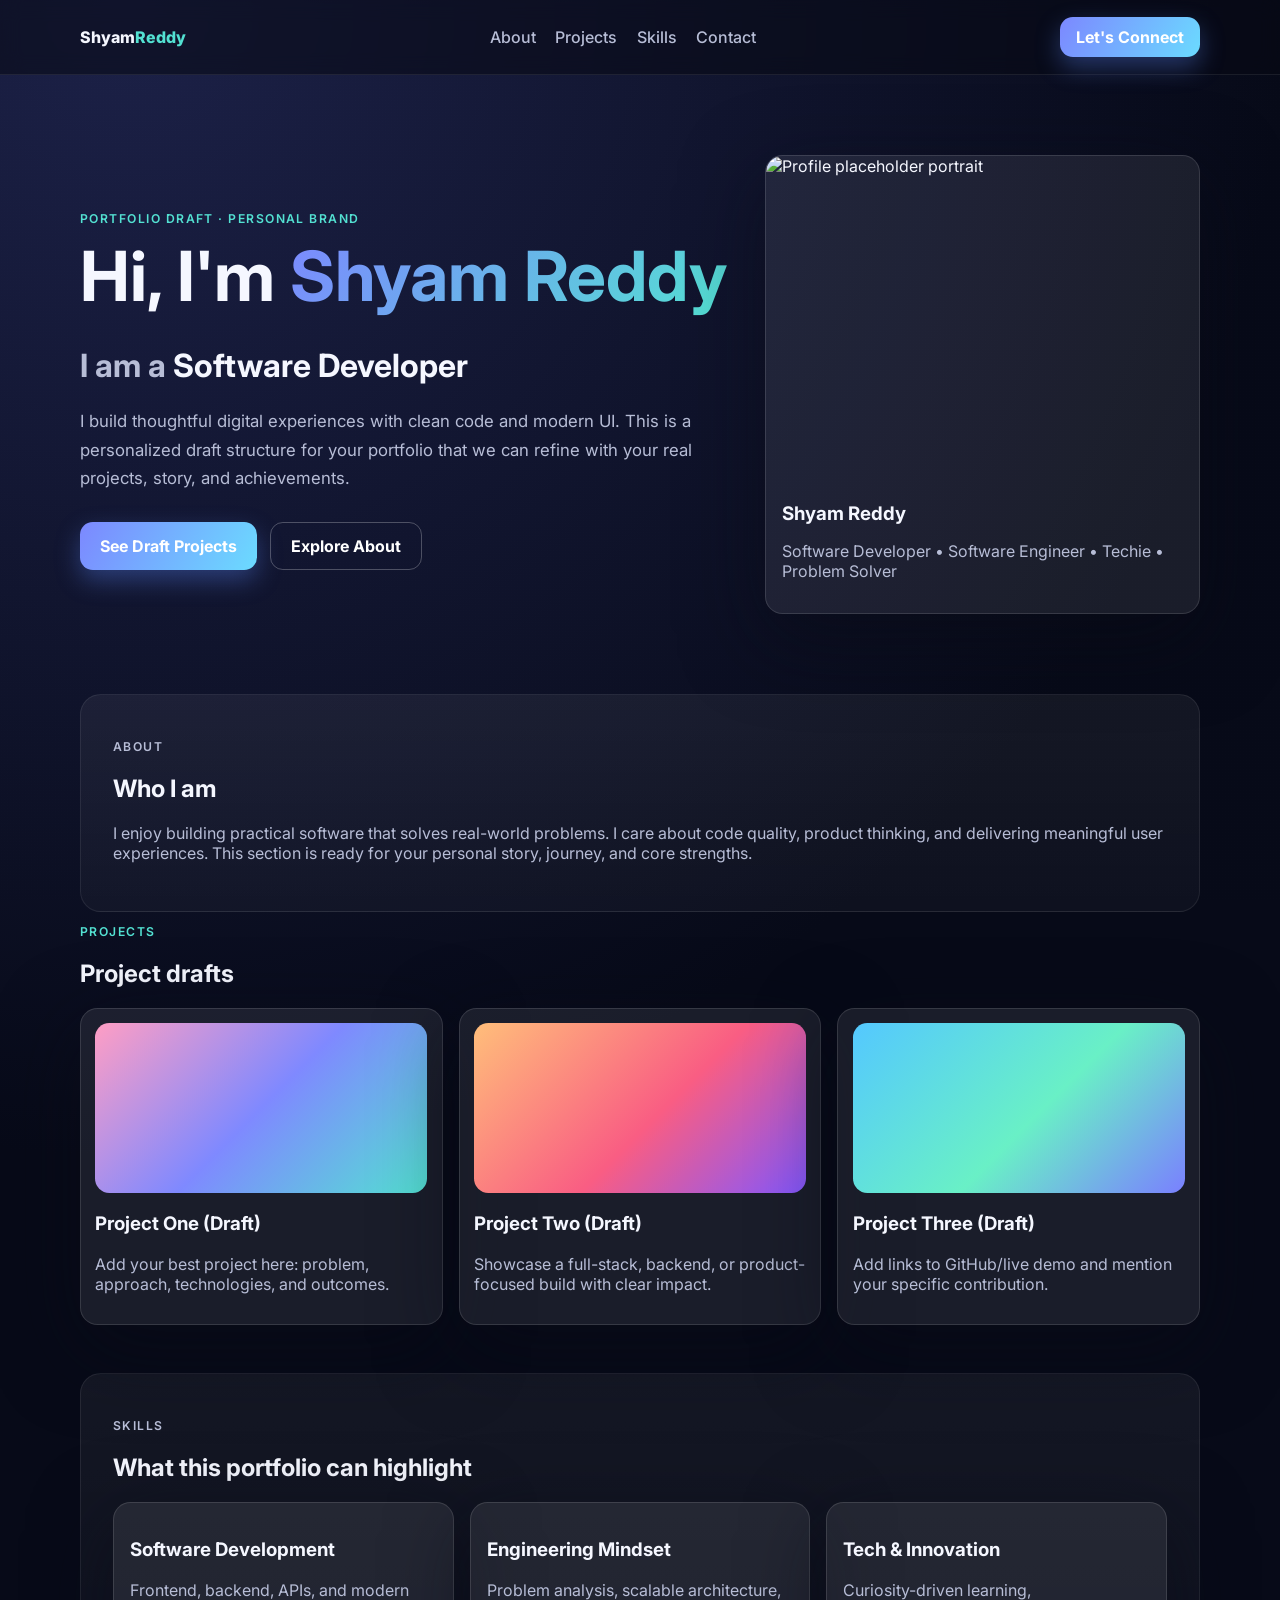
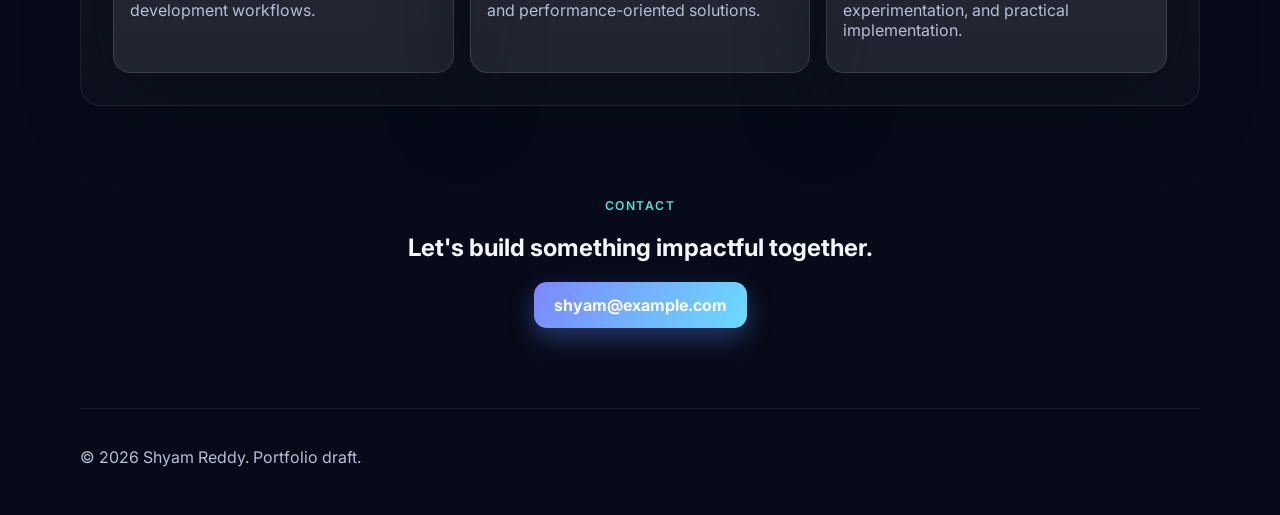
==== index.html @ 9ff9e985 "Personalize portfolio with rotating role headline and profile image" ====
<!DOCTYPE html>
<html lang="en">
  <head>
    <meta charset="UTF-8" />
    <meta name="viewport" content="width=device-width, initial-scale=1.0" />
    <meta
      name="description"
      content="Shyam Reddy's portfolio draft with modern styling, rotating role headline, and starter sections for projects and about."
    />
    <title>Shyam Reddy | Software Developer Portfolio</title>
    <link rel="preconnect" href="https://fonts.googleapis.com" />
    <link rel="preconnect" href="https://fonts.gstatic.com" crossorigin />
    <link
      href="https://fonts.googleapis.com/css2?family=Inter:wght@400;500;600;700;800&display=swap"
      rel="stylesheet"
    />
    <link rel="stylesheet" href="styles.css" />
  </head>
  <body>
    <div class="noise"></div>

    <header class="site-header">
      <div class="container nav-wrap">
        <a class="brand" href="#home">Shyam<span>Reddy</span></a>
        <nav class="nav">
          <a href="#about">About</a>
          <a href="#projects">Projects</a>
          <a href="#skills">Skills</a>
          <a href="#contact">Contact</a>
        </nav>
        <a class="btn btn-small" href="#contact">Let's Connect</a>
      </div>
    </header>

    <main id="home">
      <section class="hero container">
        <div>
          <p class="tag">Portfolio Draft · Personal Brand</p>
          <h1>
            Hi, I'm <span class="name-gradient">Shyam Reddy</span><br />
            <span class="role-wrap"
              >I am a
              <span id="role-text" class="role-fade">Software Developer</span></span
            >
          </h1>
          <p class="lead">
            I build thoughtful digital experiences with clean code and modern UI.
            This is a personalized draft structure for your portfolio that we can
            refine with your real projects, story, and achievements.
          </p>
          <div class="hero-actions">
            <a class="btn" href="#projects">See Draft Projects</a>
            <a class="btn ghost" href="#about">Explore About</a>
          </div>
        </div>

        <article class="profile-card">
          <img
            src="https://images.unsplash.com/photo-1500648767791-00dcc994a43e?auto=format&fit=crop&w=900&q=80"
            alt="Profile placeholder portrait"
          />
          <div class="profile-copy">
            <h3>Shyam Reddy</h3>
            <p>Software Developer • Software Engineer • Techie • Problem Solver</p>
          </div>
        </article>
      </section>

      <section id="about" class="panel container">
        <div class="section-head">
          <p class="tag">About</p>
          <h2>Who I am</h2>
        </div>
        <p>
          I enjoy building practical software that solves real-world problems. I
          care about code quality, product thinking, and delivering meaningful
          user experiences. This section is ready for your personal story,
          journey, and core strengths.
        </p>
      </section>

      <section id="projects" class="container">
        <div class="section-head">
          <p class="tag">Projects</p>
          <h2>Project drafts</h2>
        </div>
        <div class="project-grid">
          <article class="project">
            <div class="thumb gradient-1"></div>
            <h3>Project One (Draft)</h3>
            <p>
              Add your best project here: problem, approach, technologies, and
              outcomes.
            </p>
          </article>
          <article class="project">
            <div class="thumb gradient-2"></div>
            <h3>Project Two (Draft)</h3>
            <p>
              Showcase a full-stack, backend, or product-focused build with clear
              impact.
            </p>
          </article>
          <article class="project">
            <div class="thumb gradient-3"></div>
            <h3>Project Three (Draft)</h3>
            <p>
              Add links to GitHub/live demo and mention your specific contribution.
            </p>
          </article>
        </div>
      </section>

      <section id="skills" class="panel container">
        <div class="section-head">
          <p class="tag">Skills</p>
          <h2>What this portfolio can highlight</h2>
        </div>
        <div class="services">
          <article>
            <h3>Software Development</h3>
            <p>Frontend, backend, APIs, and modern development workflows.</p>
          </article>
          <article>
            <h3>Engineering Mindset</h3>
            <p>
              Problem analysis, scalable architecture, and performance-oriented
              solutions.
            </p>
          </article>
          <article>
            <h3>Tech & Innovation</h3>
            <p>
              Curiosity-driven learning, experimentation, and practical
              implementation.
            </p>
          </article>
        </div>
      </section>

      <section id="contact" class="container cta">
        <p class="tag">Contact</p>
        <h2>Let's build something impactful together.</h2>
        <a class="btn" href="mailto:shyam@example.com">shyam@example.com</a>
      </section>
    </main>

    <footer class="container footer">
      <p>© <span id="year"></span> Shyam Reddy. Portfolio draft.</p>
    </footer>

    <script src="script.js"></script>
  </body>
</html>
---- styles.css ----
:root {
  --bg: #070a18;
  --surface: rgba(255, 255, 255, 0.08);
  --text: #f5f7ff;
  --muted: #b7bdd6;
  --accent: #7c88ff;
  --accent-2: #53e1d2;
  --radius: 1.1rem;
  --shadow: 0 24px 80px rgba(9, 11, 22, 0.55);
}

* {
  box-sizing: border-box;
}

html,
body {
  margin: 0;
  font-family: "Inter", system-ui, -apple-system, sans-serif;
  background: radial-gradient(circle at 10% 0%, #1c2148 0%, var(--bg) 48%), #0a0d1f;
  color: var(--text);
  scroll-behavior: smooth;
}

.noise {
  pointer-events: none;
  position: fixed;
  inset: 0;
  background-image: radial-gradient(rgba(255, 255, 255, 0.06) 0.4px, transparent 0.4px);
  background-size: 3px 3px;
  opacity: 0.15;
}

.container {
  width: min(1120px, 92vw);
  margin: 0 auto;
}

.site-header {
  position: sticky;
  top: 0;
  z-index: 20;
  backdrop-filter: blur(10px);
  background: rgba(8, 10, 20, 0.55);
  border-bottom: 1px solid rgba(255, 255, 255, 0.08);
}

.nav-wrap {
  display: flex;
  align-items: center;
  justify-content: space-between;
  min-height: 74px;
}

.brand {
  text-decoration: none;
  color: var(--text);
  font-weight: 800;
}

.brand span {
  color: var(--accent-2);
}

.nav {
  display: flex;
  gap: 1.2rem;
}

.nav a {
  text-decoration: none;
  color: var(--muted);
  font-weight: 500;
}

.hero {
  padding: 5rem 0 2rem;
  display: grid;
  grid-template-columns: 1.2fr 0.8fr;
  align-items: center;
  gap: 2rem;
}

.tag {
  color: var(--accent-2);
  letter-spacing: 0.12em;
  text-transform: uppercase;
  font-weight: 600;
  font-size: 0.76rem;
}

.hero h1 {
  font-size: clamp(2.1rem, 5.4vw, 4.4rem);
  line-height: 1.1;
  margin: 0.7rem 0 1rem;
}

.name-gradient {
  background: linear-gradient(130deg, var(--accent), var(--accent-2));
  -webkit-background-clip: text;
  color: transparent;
}

.role-wrap {
  font-size: clamp(1.2rem, 3.2vw, 2rem);
  color: var(--muted);
}

#role-text {
  color: var(--text);
  font-weight: 700;
  display: inline-block;
  min-width: 15ch;
}

.role-fade {
  opacity: 1;
  transform: translateY(0);
  transition: opacity 650ms ease, transform 650ms ease;
}

.role-fade.out {
  opacity: 0;
  transform: translateY(6px);
}

.lead {
  max-width: 60ch;
  color: var(--muted);
  font-size: 1.05rem;
  line-height: 1.7;
}

.hero-actions {
  margin-top: 1.8rem;
  display: flex;
  flex-wrap: wrap;
  gap: 0.8rem;
}

.btn {
  display: inline-flex;
  align-items: center;
  justify-content: center;
  text-decoration: none;
  color: #ffffff;
  background: linear-gradient(120deg, var(--accent), #6bdbff);
  padding: 0.82rem 1.25rem;
  border-radius: 0.8rem;
  font-weight: 700;
  transition: transform 160ms ease, box-shadow 160ms ease;
  box-shadow: 0 10px 25px rgba(91, 137, 255, 0.35);
}

.btn:hover {
  transform: translateY(-2px);
}

.btn.ghost {
  background: transparent;
  border: 1px solid rgba(255, 255, 255, 0.25);
  box-shadow: none;
}

.btn-small {
  padding: 0.6rem 1rem;
}

.profile-card,
.project,
.services article {
  background: var(--surface);
  border: 1px solid rgba(255, 255, 255, 0.12);
  border-radius: var(--radius);
  box-shadow: var(--shadow);
}

.profile-card {
  overflow: hidden;
}

.profile-card img {
  display: block;
  width: 100%;
  height: 330px;
  object-fit: cover;
}

.profile-copy {
  padding: 1rem;
}

.profile-copy h3 {
  margin: 0;
}

.profile-copy p,
.project p,
.services p,
.panel p {
  color: var(--muted);
}

.panel {
  margin-top: 3rem;
  padding: 2rem;
  border-radius: calc(var(--radius) + 0.2rem);
  background: linear-gradient(180deg, rgba(255, 255, 255, 0.06), rgba(255, 255, 255, 0.03));
  border: 1px solid rgba(255, 255, 255, 0.08);
}

.section-head {
  margin-bottom: 1rem;
}

.project-grid {
  margin-top: 1rem;
  display: grid;
  grid-template-columns: repeat(3, minmax(0, 1fr));
  gap: 1rem;
}

.project {
  padding: 0.9rem;
}

.thumb {
  min-height: 170px;
  border-radius: 0.9rem;
}

.gradient-1 {
  background: linear-gradient(135deg, #ff9ec4, #7f89ff 50%, #53e1d2);
}

.gradient-2 {
  background: linear-gradient(135deg, #ffbe7a, #f95d83 55%, #8458ff);
}

.gradient-3 {
  background: linear-gradient(135deg, #54c8ff, #69f0c6 55%, #7a80ff);
}

.services {
  display: grid;
  gap: 1rem;
  grid-template-columns: repeat(3, minmax(0, 1fr));
}

.services article {
  padding: 1rem;
}

.cta {
  text-align: center;
  padding: 5rem 0;
}

.footer {
  border-top: 1px solid rgba(255, 255, 255, 0.08);
  padding: 1.4rem 0 2rem;
  color: var(--muted);
}

@media (max-width: 900px) {
  .nav {
    display: none;
  }

  .hero,
  .project-grid,
  .services {
    grid-template-columns: 1fr;
  }

  .profile-card img {
    height: 280px;
  }
}
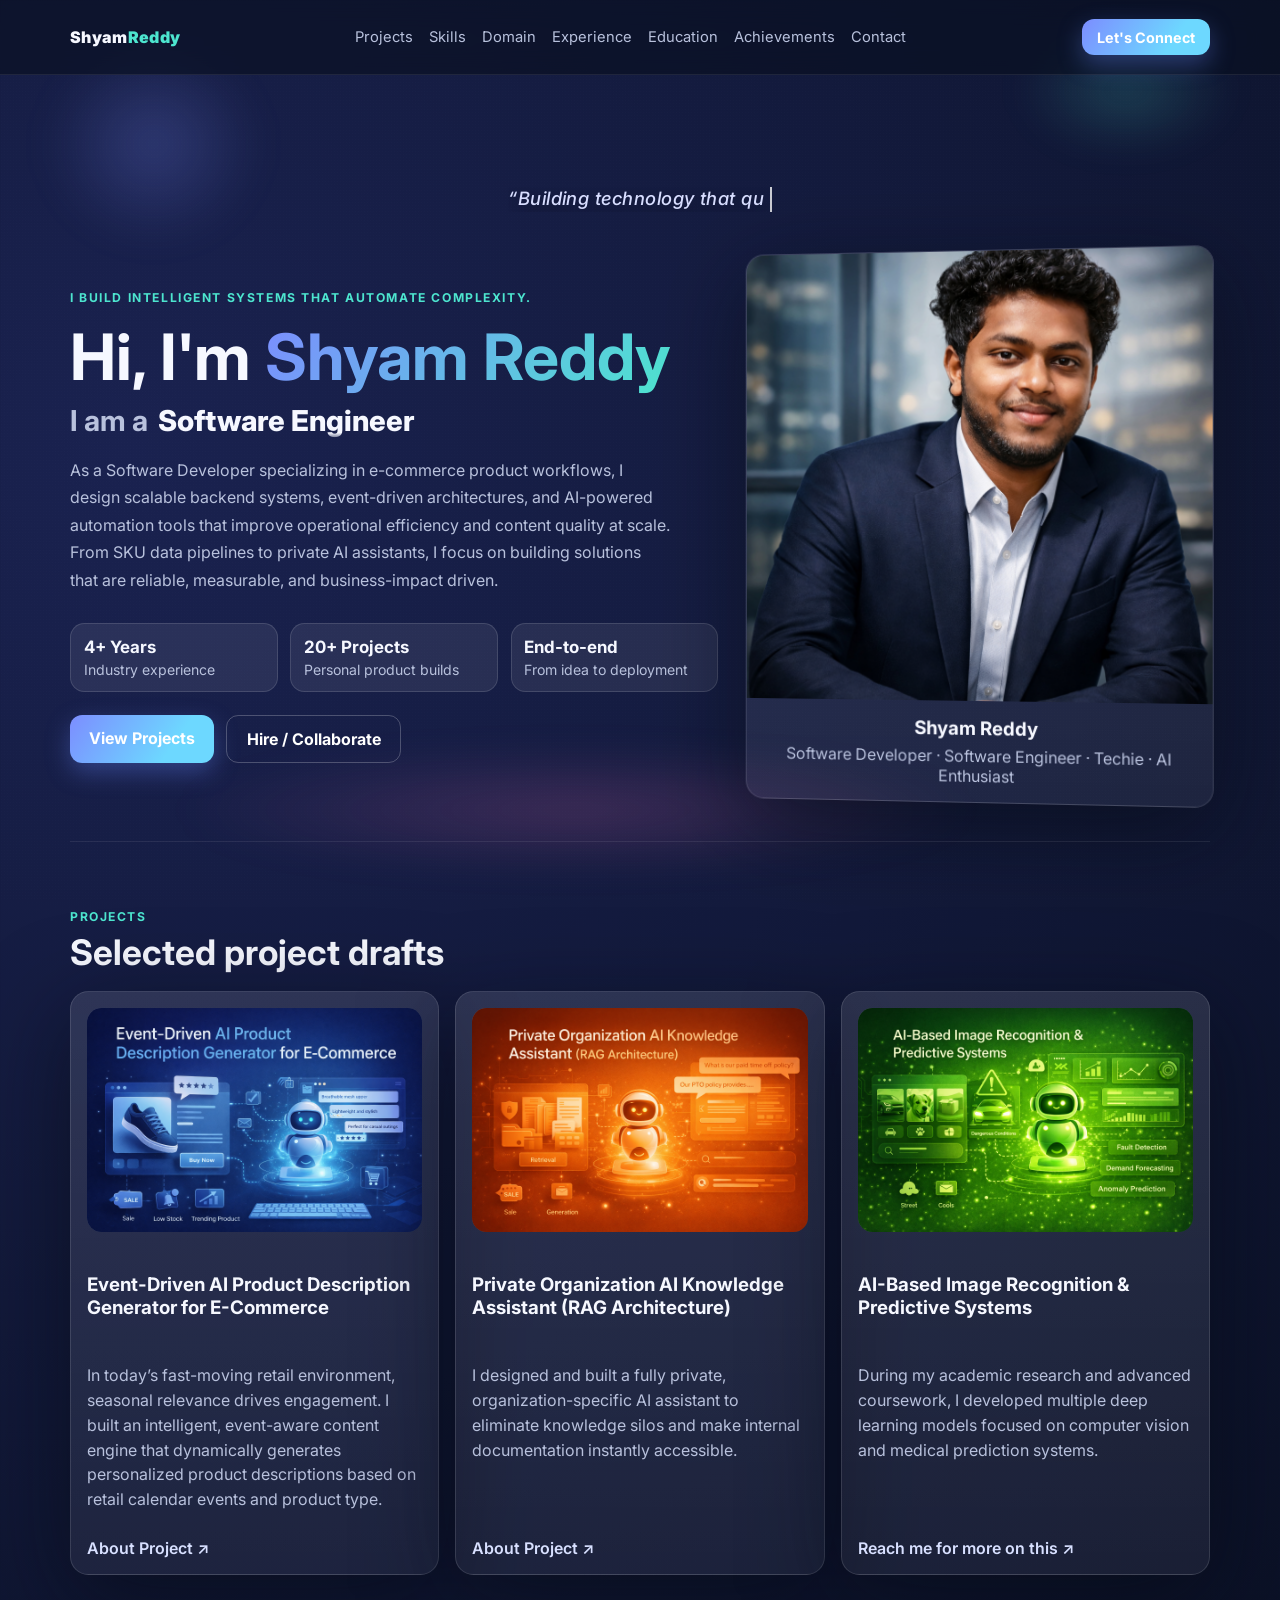
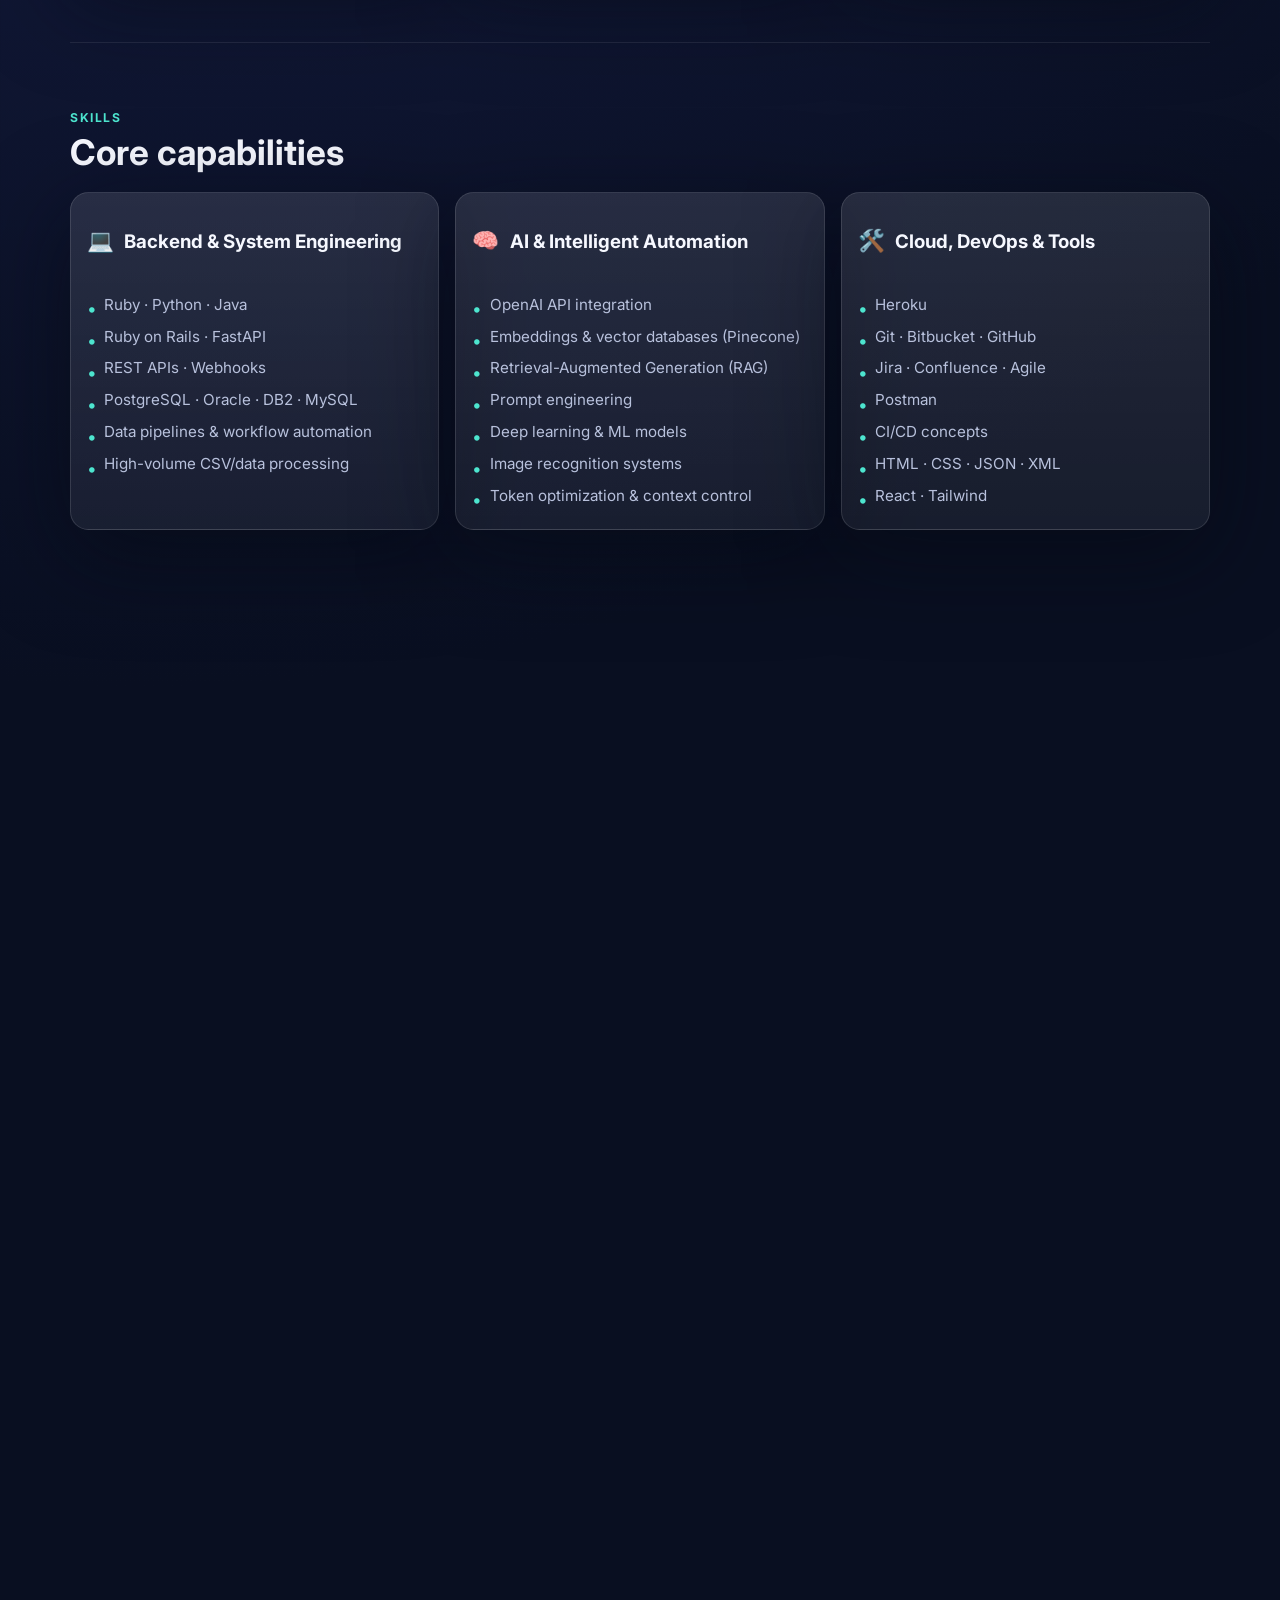
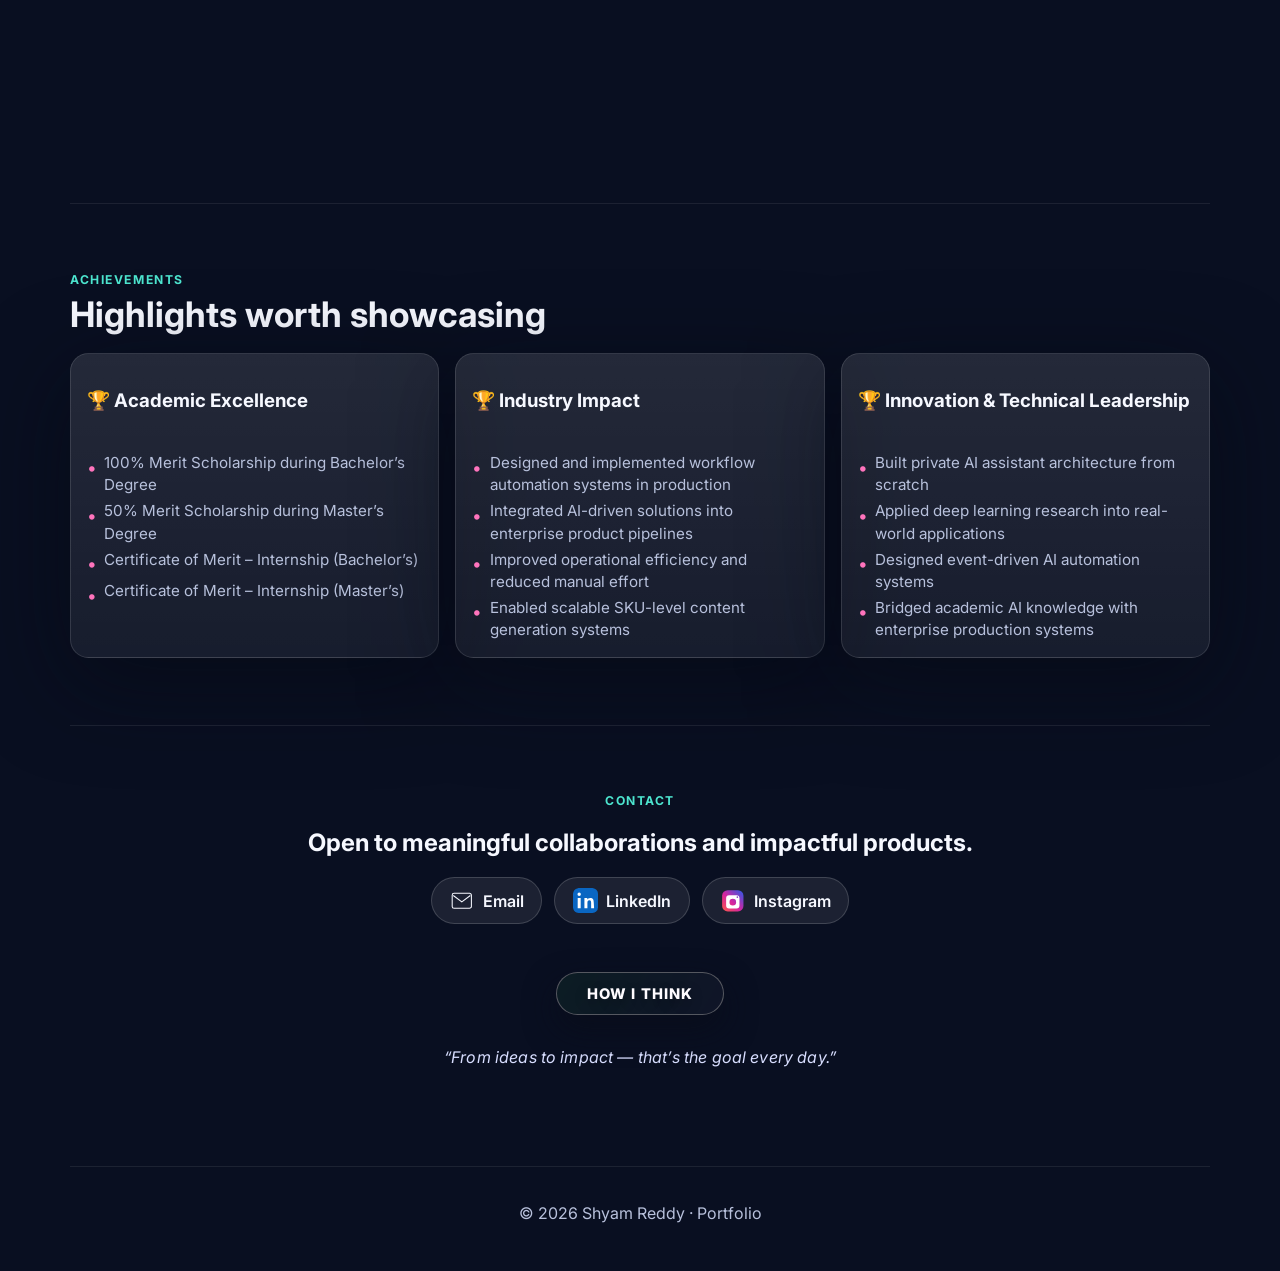
==== commit c0dff943: "Initial portfolio" ====
--- a/index.html
+++ b/index.html
@@ -5,150 +5,393 @@
     <meta name="viewport" content="width=device-width, initial-scale=1.0" />
     <meta
       name="description"
-      content="Shyam Reddy's portfolio draft with modern styling, rotating role headline, and starter sections for projects and about."
+      content="Shyam Reddy portfolio draft with modern 2026 visual style, rolling headline, and complete personal branding sections."
     />
-    <title>Shyam Reddy | Software Developer Portfolio</title>
+    <title>Shyam Reddy | Software Portfolio</title>
     <link rel="preconnect" href="https://fonts.googleapis.com" />
     <link rel="preconnect" href="https://fonts.gstatic.com" crossorigin />
     <link
-      href="https://fonts.googleapis.com/css2?family=Inter:wght@400;500;600;700;800&display=swap"
+      href="https://fonts.googleapis.com/css2?family=Inter:wght@400;500;600;700;800;900&display=swap"
       rel="stylesheet"
     />
     <link rel="stylesheet" href="styles.css" />
   </head>
   <body>
+    <div class="ambient"></div>
     <div class="noise"></div>
 
     <header class="site-header">
       <div class="container nav-wrap">
         <a class="brand" href="#home">Shyam<span>Reddy</span></a>
-        <nav class="nav">
-          <a href="#about">About</a>
+        <nav class="nav" id="site-nav">
           <a href="#projects">Projects</a>
           <a href="#skills">Skills</a>
+          <a href="#domain">Domain</a>
+          <a href="#experience">Experience</a>
+          <a href="#education">Education</a>
+          <a href="#achievements">Achievements</a>
           <a href="#contact">Contact</a>
         </nav>
-        <a class="btn btn-small" href="#contact">Let's Connect</a>
+        <div class="nav-actions">
+          <a class="btn btn-small" href="#contact">Let's Connect</a>
+          <button class="menu-toggle" aria-label="Toggle navigation" aria-controls="site-nav" aria-expanded="false">
+            <span class="menu-toggle-line"></span>
+            <span class="menu-toggle-line"></span>
+            <span class="menu-toggle-line"></span>
+          </button>
+        </div>
       </div>
     </header>
 
     <main id="home">
-      <section class="hero container">
-        <div>
-          <p class="tag">Portfolio Draft · Personal Brand</p>
-          <h1>
-            Hi, I'm <span class="name-gradient">Shyam Reddy</span><br />
-            <span class="role-wrap"
-              >I am a
-              <span id="role-text" class="role-fade">Software Developer</span></span
+      <section class="hero container reveal">
+        <p
+          class="hero-quote"
+          data-quote="“Building technology that quietly makes everyday lives better.”"
+        >
+          <span class="hero-quote-text" aria-label="Building technology that quietly makes everyday lives better.">
+            “Building technology that quietly makes everyday lives better.”
+          </span>
+        </p>
+
+        <div class="hero-layout">
+          <article class="hero-copy">
+            <p class="tag">I build intelligent systems that automate complexity.</p>
+            <h1>
+              Hi, I'm <span class="name-gradient">Shyam Reddy</span>
+              <span class="role-line">
+                <span>I am a</span>
+                <span class="rolling-wrapper" aria-live="polite">
+                  <span id="rolling-track" class="rolling-track">
+                    <span>Software Developer</span>
+                    <span>Software Engineer</span>
+                    <span>Techie</span>
+                    <span>AI Enthusiast</span>
+                    <span>Software Developer</span>
+                  </span>
+                </span>
+              </span>
+            </h1>
+            <p class="lead">
+              As a Software Developer specializing in e-commerce product workflows, I design scalable backend systems, event-driven architectures, and AI-powered automation tools that improve operational efficiency and content quality at scale.
+
+From SKU data pipelines to private AI assistants, I focus on building solutions that are reliable, measurable, and business-impact driven.
+            </p>
+            <div class="hero-stats">
+              <div>
+                <h3>4+ Years</h3>
+                <p>Industry experience</p>
+              </div>
+              <div>
+                <h3>20+ Projects</h3>
+                <p>Personal product builds</p>
+              </div>
+              <div>
+                <h3>End-to-end</h3>
+                <p>From idea to deployment</p>
+              </div>
+            </div>
+            <div class="hero-actions">
+              <a class="btn" href="#projects">View Projects</a>
+              <a class="btn ghost" href="#contact">Hire / Collaborate</a>
+            </div>
+          </article>
+
+          <article class="profile-card">
+            <img src="Shyam_portfolio.png" alt="Shyam Reddy profile portrait" />
+            <div class="profile-meta">
+              <h3>Shyam Reddy</h3>
+              <p>Software Developer · Software Engineer · Techie · AI Enthusiast</p>
+            </div>
+          </article>
+        </div>
+      </section>
+
+      <section id="projects" class="container reveal">
+        <div class="section-head">
+          <p class="tag">Projects</p>
+          <h2>Selected project drafts</h2>
+        </div>
+        <div class="grid three">
+          <article class="card project-card">
+            <figure class="thumb project-thumb">
+              <img
+                src="AI%20Description.png"
+                alt="AI-generated ecommerce product descriptions displayed on multiple screens"
+                loading="lazy"
+              />
+            </figure>
+            <h3>Event-Driven AI Product Description Generator for E-Commerce</h3>
+            <p>In today’s fast-moving retail environment, seasonal relevance drives engagement. I built an intelligent, event-aware content engine that dynamically generates personalized product descriptions based on retail calendar events and product type.</p>
+            <a
+              href="https://www.linkedin.com/feed/update/urn:li:activity:7337219606584995840/"
+              target="_blank"
+              rel="noopener noreferrer"
+              aria-label="Open event-driven AI product description generator project"
             >
-          </h1>
-          <p class="lead">
-            I build thoughtful digital experiences with clean code and modern UI.
-            This is a personalized draft structure for your portfolio that we can
-            refine with your real projects, story, and achievements.
+              About Project ↗
+            </a>
+          </article>
+          <article class="card project-card">
+            <figure class="thumb project-thumb">
+              <img
+                src="chatbot.png"
+                alt="Private AI assistant interface with knowledge graph overlays"
+                loading="lazy"
+              />
+            </figure>
+            <h3>Private Organization AI Knowledge Assistant (RAG Architecture)</h3>
+            <p>I designed and built a fully private, organization-specific AI assistant to eliminate knowledge silos and make internal documentation instantly accessible.</p>
+            <a
+              href="https://www.linkedin.com/feed/update/urn:li:activity:7371647512354398208/"
+              target="_blank"
+              rel="noopener noreferrer"
+              aria-label="Open private organization AI knowledge assistant project"
+            >
+              About Project ↗
+            </a>
+          </article>
+          <article class="card project-card">
+            <figure class="thumb project-thumb">
+              <img
+                src="Image%20prediction.png"
+                alt="Neural network visualization analyzing medical imagery"
+                loading="lazy"
+              />
+            </figure>
+            <h3>AI-Based Image Recognition & Predictive Systems</h3>
+            <p>During my academic research and advanced coursework, I developed multiple deep learning models focused on computer vision and medical prediction systems.</p>
+            <a
+              href="https://www.linkedin.com/in/shyamrb/details/projects/"
+              target="_blank"
+              rel="noopener noreferrer"
+              aria-label="Open AI-based image recognition and predictive systems details"
+            >
+              Reach me for more on this ↗
+            </a>
+          </article>
+        </div>
+      </section>
+
+      <section id="skills" class="container reveal panel">
+        <div class="section-head">
+          <p class="tag">Skills</p>
+          <h2>Core capabilities</h2>
+        </div>
+        <div class="grid three">
+          <article class="card">
+            <h3><span class="skill-icon" aria-hidden="true">💻</span> Backend &amp; System Engineering</h3>
+            <ul class="skill-list">
+              <li>Ruby · Python · Java</li>
+              <li>Ruby on Rails · FastAPI</li>
+              <li>REST APIs · Webhooks</li>
+              <li>PostgreSQL · Oracle · DB2 · MySQL</li>
+              <li>Data pipelines &amp; workflow automation</li>
+              <li>High-volume CSV/data processing</li>
+            </ul>
+          </article>
+          <article class="card">
+            <h3><span class="skill-icon" aria-hidden="true">🧠</span> AI &amp; Intelligent Automation</h3>
+            <ul class="skill-list">
+              <li>OpenAI API integration</li>
+              <li>Embeddings &amp; vector databases (Pinecone)</li>
+              <li>Retrieval-Augmented Generation (RAG)</li>
+              <li>Prompt engineering</li>
+              <li>Deep learning &amp; ML models</li>
+              <li>Image recognition systems</li>
+              <li>Token optimization &amp; context control</li>
+            </ul>
+          </article>
+          <article class="card">
+            <h3><span class="skill-icon" aria-hidden="true">🛠️</span> Cloud, DevOps &amp; Tools</h3>
+            <ul class="skill-list">
+              <li>Heroku</li>
+              <li>Git · Bitbucket · GitHub</li>
+              <li>Jira · Confluence · Agile</li>
+              <li>Postman</li>
+              <li>CI/CD concepts</li>
+              <li>HTML · CSS · JSON · XML</li>
+              <li>React · Tailwind</li>
+            </ul>
+          </article>
+        </div>
+      </section>
+
+      <section id="domain" class="container reveal">
+        <div class="section-head">
+          <p class="tag">Domain</p>
+          <h2>Ecommerce &amp; Retail Systems</h2>
+        </div>
+        <article class="card highlight">
+          <p>
+            I specialize in product-centric e-commerce ecosystems — focusing on the architecture behind product workflows, data enrichment, SKU structuring, and content automation.My work directly supports large-scale retail environments handling high-volume product catalogs and cross-team operational workflows.
           </p>
-          <div class="hero-actions">
-            <a class="btn" href="#projects">See Draft Projects</a>
-            <a class="btn ghost" href="#about">Explore About</a>
-          </div>
-        </div>
-
-        <article class="profile-card">
-          <img
-            src="https://images.unsplash.com/photo-1500648767791-00dcc994a43e?auto=format&fit=crop&w=900&q=80"
-            alt="Profile placeholder portrait"
-          />
-          <div class="profile-copy">
-            <h3>Shyam Reddy</h3>
-            <p>Software Developer • Software Engineer • Techie • Problem Solver</p>
-          </div>
         </article>
       </section>
 
-      <section id="about" class="panel container">
-        <div class="section-head">
-          <p class="tag">About</p>
-          <h2>Who I am</h2>
-        </div>
-        <p>
-          I enjoy building practical software that solves real-world problems. I
-          care about code quality, product thinking, and delivering meaningful
-          user experiences. This section is ready for your personal story,
-          journey, and core strengths.
-        </p>
-      </section>
-
-      <section id="projects" class="container">
-        <div class="section-head">
-          <p class="tag">Projects</p>
-          <h2>Project drafts</h2>
-        </div>
-        <div class="project-grid">
-          <article class="project">
-            <div class="thumb gradient-1"></div>
-            <h3>Project One (Draft)</h3>
+      <section id="experience" class="container reveal">
+        <div class="section-head">
+          <p class="tag">Experience</p>
+          <h2>4+ years in industry · 20+ personal projects</h2>
+        </div>
+        <div class="timeline">
+          <article class="card">
+            <h3>Software Engineer · Belk</h3>
             <p>
-              Add your best project here: problem, approach, technologies, and
-              outcomes.
-            </p>
-          </article>
-          <article class="project">
-            <div class="thumb gradient-2"></div>
-            <h3>Project Two (Draft)</h3>
+              Designed and implemented new jobs, workflows, and webhooks to enhance product workflow efficiency.
+              Analyzed and optimized Belk’s product pipelines, improving system performance and reducing bottlenecks.
+            </p>
+            <small>2022 – Present</small>
+          </article>
+          <article class="card">
+            <h3>Developer · Eminent Software Services</h3>
             <p>
-              Showcase a full-stack, backend, or product-focused build with clear
-              impact.
-            </p>
-          </article>
-          <article class="project">
-            <div class="thumb gradient-3"></div>
-            <h3>Project Three (Draft)</h3>
+              Built core Java utilities, prepared detailed workflow charts with executable logic, and combined ongoing training with hands-on delivery across emerging technologies.
+            </p>
+            <small>2020 – 2022</small>
+          </article>
+        </div>
+      </section>
+
+      <section id="education" class="container reveal panel">
+        <div class="section-head">
+          <p class="tag">Education</p>
+          <h2>Academic background</h2>
+        </div>
+        <div class="grid two">
+          <article class="card education-card">
+            <div class="edu-headline">
+              <img
+                class="edu-logo"
+                src="Amity_University_logo.png"
+                alt="Amity University logo"
+                loading="lazy"
+              />
+              <div>
+                <h3>Bachelor’s Degree</h3>
+                <p><strong>Major:</strong> Computer Science &amp; Engineering</p>
+              </div>
+            </div>
             <p>
-              Add links to GitHub/live demo and mention your specific contribution.
-            </p>
-          </article>
-        </div>
-      </section>
-
-      <section id="skills" class="panel container">
-        <div class="section-head">
-          <p class="tag">Skills</p>
-          <h2>What this portfolio can highlight</h2>
-        </div>
-        <div class="services">
-          <article>
-            <h3>Software Development</h3>
-            <p>Frontend, backend, APIs, and modern development workflows.</p>
-          </article>
-          <article>
-            <h3>Engineering Mindset</h3>
+              <a href="https://www.amity.edu/" target="_blank" rel="noopener noreferrer">
+                Amity University, India ↗
+              </a>
+            </p>
+          </article>
+          <article class="card education-card">
+            <div class="edu-headline">
+              <img
+                class="edu-logo"
+                src="UNH%20Logo.png"
+                alt="University of New Haven logo"
+                loading="lazy"
+              />
+              <div>
+                <h3>Master’s Degree</h3>
+                <p><strong>Major:</strong> Computer Science &amp; Engineering</p>
+              </div>
+            </div>
             <p>
-              Problem analysis, scalable architecture, and performance-oriented
-              solutions.
-            </p>
-          </article>
-          <article>
-            <h3>Tech & Innovation</h3>
-            <p>
-              Curiosity-driven learning, experimentation, and practical
-              implementation.
-            </p>
-          </article>
-        </div>
-      </section>
-
-      <section id="contact" class="container cta">
+              <a href="https://www.newhaven.edu/index.php" target="_blank" rel="noopener noreferrer">
+                University of New Haven, USA ↗
+              </a>
+            </p>
+          </article>
+        </div>
+      </section>
+
+      <section id="achievements" class="container reveal">
+        <div class="section-head">
+          <p class="tag">Achievements</p>
+          <h2>Highlights worth showcasing</h2>
+        </div>
+        <div class="grid three">
+          <article class="card">
+            <h3>🏆 Academic Excellence</h3>
+            <ul class="achievement-list">
+              <li>100% Merit Scholarship during Bachelor’s Degree</li>
+              <li>50% Merit Scholarship during Master’s Degree</li>
+              <li>Certificate of Merit – Internship (Bachelor’s)</li>
+              <li>Certificate of Merit – Internship (Master’s)</li>
+            </ul>
+          </article>
+          <article class="card">
+            <h3>🏆 Industry Impact</h3>
+            <ul class="achievement-list">
+              <li>Designed and implemented workflow automation systems in production</li>
+              <li>Integrated AI-driven solutions into enterprise product pipelines</li>
+              <li>Improved operational efficiency and reduced manual effort</li>
+              <li>Enabled scalable SKU-level content generation systems</li>
+            </ul>
+          </article>
+          <article class="card">
+            <h3>🏆 Innovation &amp; Technical Leadership</h3>
+            <ul class="achievement-list">
+              <li>Built private AI assistant architecture from scratch</li>
+              <li>Applied deep learning research into real-world applications</li>
+              <li>Designed event-driven AI automation systems</li>
+              <li>Bridged academic AI knowledge with enterprise production systems</li>
+            </ul>
+          </article>
+        </div>
+      </section>
+
+      <section id="contact" class="container cta reveal">
         <p class="tag">Contact</p>
-        <h2>Let's build something impactful together.</h2>
-        <a class="btn" href="mailto:shyam@example.com">shyam@example.com</a>
+        <h2>Open to meaningful collaborations and impactful products.</h2>
+        <div class="contact-links">
+          <a href="mailto:shyam@example.com?subject=Shyam%2C%20writing%20to%20you%20from%20Portfolio%20website">
+            <span class="contact-icon" aria-hidden="true">
+              <svg viewBox="0 0 24 24" role="presentation" focusable="false">
+                <path stroke="currentColor" fill="none" d="M3 6.75A1.75 1.75 0 0 1 4.75 5h14.5A1.75 1.75 0 0 1 21 6.75v10.5A1.75 1.75 0 0 1 19.25 19H4.75A1.75 1.75 0 0 1 3 17.25Z" />
+                <path stroke="currentColor" fill="none" d="m4 7 8 6 8-6" />
+              </svg>
+            </span>
+            <span>Email</span>
+          </a>
+          <a href="https://www.linkedin.com" target="_blank" rel="noopener noreferrer">
+            <span class="contact-icon" aria-hidden="true">
+              <svg viewBox="0 0 24 24" role="presentation" focusable="false">
+                <rect width="24" height="24" rx="5" fill="#0A66C2" />
+                <path
+                  fill="#fff"
+                  d="M7.2 9.4H4.4V19h2.8Zm.2-3.6A1.6 1.6 0 1 0 5.8 7.4 1.6 1.6 0 0 0 7.4 5.8Zm12.4 13.2h-2.8v-4.9c0-1.16-.02-2.64-1.61-2.64-1.62 0-1.87 1.27-1.87 2.56V19H10.7V9.4h2.69v1.31h.04c.37-.7 1.29-1.44 2.66-1.44 2.84 0 3.37 1.87 3.37 4.3Z"
+                />
+              </svg>
+            </span>
+            <span>LinkedIn</span>
+          </a>
+          <a href="https://www.instagram.com" target="_blank" rel="noopener noreferrer">
+            <span class="contact-icon" aria-hidden="true">
+              <svg viewBox="0 0 24 24" role="presentation" focusable="false">
+                <defs>
+                  <linearGradient id="instaGradient" x1="0%" y1="100%" x2="100%" y2="0%">
+                    <stop offset="0%" stop-color="#FD5949" />
+                    <stop offset="45%" stop-color="#D6249F" />
+                    <stop offset="100%" stop-color="#285AEB" />
+                  </linearGradient>
+                </defs>
+                <rect x="2" y="2" width="20" height="20" rx="5.2" fill="url(#instaGradient)" />
+                <path
+                  fill="#fff"
+                  d="M15.5 6.75h-7a2.75 2.75 0 0 0-2.75 2.75v7a2.75 2.75 0 0 0 2.75 2.75h7a2.75 2.75 0 0 0 2.75-2.75v-7a2.75 2.75 0 0 0-2.75-2.75Zm-3.5 9.62a3.12 3.12 0 1 1 0-6.24 3.12 3.12 0 0 1 0 6.24Zm4.28-6.98a.78.78 0 1 1 0-1.56.78.78 0 0 1 0 1.56Z"
+                />
+              </svg>
+            </span>
+            <span>Instagram</span>
+          </a>
+        </div>
+        <div class="contact-cta">
+          <a class="btn-live" href="how-i-think.html">How I Think</a>
+        </div>
+        <p class="closing-quote">“From ideas to impact — that’s the goal every day.”</p>
       </section>
     </main>
 
     <footer class="container footer">
-      <p>© <span id="year"></span> Shyam Reddy. Portfolio draft.</p>
+      <p>© <span id="year"></span> Shyam Reddy · Portfolio</p>
     </footer>
 
     <script src="script.js"></script>
   </body>
-</html>
+</html>
--- a/styles.css
+++ b/styles.css
@@ -1,175 +1,267 @@
 :root {
-  --bg: #070a18;
+  --bg: #060913;
+  --bg-soft: #0d1327;
   --surface: rgba(255, 255, 255, 0.08);
-  --text: #f5f7ff;
-  --muted: #b7bdd6;
-  --accent: #7c88ff;
-  --accent-2: #53e1d2;
-  --radius: 1.1rem;
-  --shadow: 0 24px 80px rgba(9, 11, 22, 0.55);
-}
-
-* {
-  box-sizing: border-box;
-}
-
-html,
-body {
+  --surface-strong: rgba(255, 255, 255, 0.12);
+  --text: #f6f8ff;
+  --muted: #b8c1dc;
+  --accent: #7c8dff;
+  --accent-2: #4de5cf;
+  --accent-3: #ff74bd;
+  --radius: 1.15rem;
+  --shadow: 0 24px 90px rgba(6, 9, 19, 0.55);
+}
+
+* { box-sizing: border-box; }
+
+html, body {
   margin: 0;
   font-family: "Inter", system-ui, -apple-system, sans-serif;
-  background: radial-gradient(circle at 10% 0%, #1c2148 0%, var(--bg) 48%), #0a0d1f;
   color: var(--text);
+  background: radial-gradient(circle at 10% 10%, #1a2250 0%, #090f21 44%), var(--bg);
   scroll-behavior: smooth;
 }
 
-.noise {
-  pointer-events: none;
+body.nav-open { overflow: hidden; }
+
+.ambient {
   position: fixed;
   inset: 0;
-  background-image: radial-gradient(rgba(255, 255, 255, 0.06) 0.4px, transparent 0.4px);
+  pointer-events: none;
+  background:
+    radial-gradient(closest-side at 12% 16%, rgba(124, 141, 255, 0.24), transparent 70%),
+    radial-gradient(closest-side at 88% 10%, rgba(77, 229, 207, 0.2), transparent 70%),
+    radial-gradient(closest-side at 45% 90%, rgba(255, 116, 189, 0.18), transparent 70%);
+  filter: blur(18px);
+}
+
+.noise {
+  position: fixed;
+  inset: 0;
+  pointer-events: none;
+  background-image: radial-gradient(rgba(255, 255, 255, 0.08) 0.5px, transparent 0.5px);
   background-size: 3px 3px;
   opacity: 0.15;
 }
 
-.container {
-  width: min(1120px, 92vw);
-  margin: 0 auto;
-}
+.container { width: min(1140px, 92vw); margin: 0 auto; }
 
 .site-header {
   position: sticky;
   top: 0;
-  z-index: 20;
-  backdrop-filter: blur(10px);
-  background: rgba(8, 10, 20, 0.55);
+  z-index: 80;
+  backdrop-filter: blur(14px);
+  background: rgba(9, 15, 32, 0.62);
   border-bottom: 1px solid rgba(255, 255, 255, 0.08);
 }
 
 .nav-wrap {
+  min-height: 74px;
   display: flex;
   align-items: center;
   justify-content: space-between;
-  min-height: 74px;
-}
-
-.brand {
+  gap: 1rem;
+  position: relative;
+}
+.brand { color: var(--text); text-decoration: none; font-weight: 900; letter-spacing: 0.02em; }
+.brand span { color: var(--accent-2); }
+
+.nav { display: flex; gap: 1rem; flex-wrap: wrap; justify-content: center; }
+.nav a {
+  color: var(--muted);
   text-decoration: none;
-  color: var(--text);
-  font-weight: 800;
-}
-
-.brand span {
+  font-size: 0.92rem;
+  transition: color 180ms ease;
+}
+.nav a:hover { color: var(--text); }
+
+.nav-actions {
+  display: flex;
+  align-items: center;
+  gap: 0.6rem;
+}
+
+.menu-toggle {
+  display: none;
+  width: 46px;
+  height: 46px;
+  border-radius: 999px;
+  border: 1px solid rgba(255, 255, 255, 0.22);
+  background: rgba(6, 9, 19, 0.75);
+  backdrop-filter: blur(8px);
+  align-items: center;
+  justify-content: center;
+  flex-direction: column;
+  gap: 0.28rem;
+  cursor: pointer;
+  transition: border-color 200ms ease, background 200ms ease;
+}
+
+.menu-toggle-line {
+  width: 20px;
+  height: 2px;
+  border-radius: 999px;
+  background: var(--text);
+  transition: transform 200ms ease, opacity 200ms ease;
+}
+
+.menu-toggle.open .menu-toggle-line:nth-child(1) {
+  transform: translateY(6px) rotate(45deg);
+}
+
+.menu-toggle.open .menu-toggle-line:nth-child(2) {
+  opacity: 0;
+}
+
+.menu-toggle.open .menu-toggle-line:nth-child(3) {
+  transform: translateY(-6px) rotate(-45deg);
+}
+
+main { padding-bottom: 2rem; }
+
+.hero { padding: clamp(4.5rem, 8vw, 6rem) 0 2.4rem; }
+.hero-quote,
+.closing-quote {
+  margin: 0;
+  text-align: center;
+  color: #d8deff;
+  font-style: italic;
+  letter-spacing: 0.01em;
+}
+
+.hero-quote {
+  position: relative;
+  display: flex;
+  justify-content: center;
+  max-width: 720px;
+  margin: 0.6rem auto 0;
+  padding: 0.4rem 1.6rem;
+  font-weight: 500;
+  text-align: center;
+  text-shadow: 0 6px 18px rgba(15, 24, 52, 0.55);
+}
+
+.hero-quote-text {
+  display: inline-block;
+  margin: 0 auto;
+  padding-right: 0.35rem;
+  font-family: "Space Mono", "Inter", monospace;
+  font-size: clamp(0.72rem, 1.95vw, 1.15rem);
+  letter-spacing: 0.025em;
+  white-space: pre-wrap;
+  overflow: hidden;
+  border-right: 2px solid rgba(255, 255, 255, 0.78);
+  min-height: 1.35em;
+  animation: heroCaretBlink 0.7s steps(1) infinite;
+}
+
+.hero-layout {
+  margin-top: 2rem;
+  display: grid;
+  grid-template-columns: 1.16fr 0.84fr;
+  gap: 1.4rem;
+  align-items: center;
+}
+
+.tag {
+  margin: 0;
   color: var(--accent-2);
-}
-
-.nav {
-  display: flex;
-  gap: 1.2rem;
-}
-
-.nav a {
-  text-decoration: none;
-  color: var(--muted);
-  font-weight: 500;
-}
-
-.hero {
-  padding: 5rem 0 2rem;
-  display: grid;
-  grid-template-columns: 1.2fr 0.8fr;
-  align-items: center;
-  gap: 2rem;
-}
-
-.tag {
-  color: var(--accent-2);
-  letter-spacing: 0.12em;
+  font-size: 0.76rem;
   text-transform: uppercase;
-  font-weight: 600;
-  font-size: 0.76rem;
-}
-
-.hero h1 {
-  font-size: clamp(2.1rem, 5.4vw, 4.4rem);
-  line-height: 1.1;
-  margin: 0.7rem 0 1rem;
-}
-
+  letter-spacing: 0.13em;
+  font-weight: 700;
+}
+
+.hero h1 { margin: 0.9rem 0 1rem; font-size: clamp(2.1rem, 5vw, 4.5rem); line-height: 1.15; }
 .name-gradient {
   background: linear-gradient(130deg, var(--accent), var(--accent-2));
   -webkit-background-clip: text;
   color: transparent;
 }
 
-.role-wrap {
-  font-size: clamp(1.2rem, 3.2vw, 2rem);
+.role-line {
+  display: flex;
+  align-items: center;
+  gap: 0.6rem;
+  margin-top: 0.45rem;
+  width: 100%;
+  font-size: clamp(1.1rem, 2.4vw, 1.8rem);
+  line-height: 1.3;
   color: var(--muted);
-}
-
-#role-text {
+  flex-wrap: nowrap;
+}
+
+.rolling-wrapper {
+  position: relative;
+  height: 1.4em;
+  width: clamp(16ch, 26vw, 22ch);
+  overflow: hidden;
+  mask-image: linear-gradient(to bottom, transparent 0%, black 20%, black 80%, transparent 100%);
+}
+
+.rolling-track {
+  position: absolute;
+  left: 0;
+  top: 0;
+  display: flex;
+  flex-direction: column;
+  transform: translateY(0);
+}
+
+.rolling-track span {
+  display: block;
+  height: 1.4em;
+  line-height: 1.4em;
+  font-weight: 800;
   color: var(--text);
+  white-space: nowrap;
+}
+
+@keyframes heroCaretBlink {
+  0%, 45% { border-right-color: rgba(255, 255, 255, 0.78); }
+  55%, 100% { border-right-color: transparent; }
+}
+
+.lead { color: var(--muted); max-width: 60ch; line-height: 1.72; }
+
+.hero-stats {
+  margin-top: 1.8rem;
+  display: grid;
+  grid-template-columns: repeat(3, 1fr);
+  gap: 0.8rem;
+}
+.hero-stats > div {
+  background: var(--surface);
+  border: 1px solid rgba(255, 255, 255, 0.13);
+  border-radius: 0.9rem;
+  padding: 0.8rem;
+}
+.hero-stats h3 { margin: 0; font-size: 1.06rem; }
+.hero-stats p { margin: 0.28rem 0 0; color: var(--muted); font-size: 0.88rem; }
+
+.hero-actions { margin-top: 1.45rem; display: flex; flex-wrap: wrap; gap: 0.75rem; }
+
+.btn {
+  text-decoration: none;
   font-weight: 700;
-  display: inline-block;
-  min-width: 15ch;
-}
-
-.role-fade {
-  opacity: 1;
-  transform: translateY(0);
-  transition: opacity 650ms ease, transform 650ms ease;
-}
-
-.role-fade.out {
-  opacity: 0;
-  transform: translateY(6px);
-}
-
-.lead {
-  max-width: 60ch;
-  color: var(--muted);
-  font-size: 1.05rem;
-  line-height: 1.7;
-}
-
-.hero-actions {
-  margin-top: 1.8rem;
-  display: flex;
-  flex-wrap: wrap;
-  gap: 0.8rem;
-}
-
-.btn {
-  display: inline-flex;
-  align-items: center;
-  justify-content: center;
-  text-decoration: none;
-  color: #ffffff;
-  background: linear-gradient(120deg, var(--accent), #6bdbff);
-  padding: 0.82rem 1.25rem;
-  border-radius: 0.8rem;
-  font-weight: 700;
-  transition: transform 160ms ease, box-shadow 160ms ease;
-  box-shadow: 0 10px 25px rgba(91, 137, 255, 0.35);
-}
-
-.btn:hover {
-  transform: translateY(-2px);
-}
-
+  color: white;
+  background: linear-gradient(125deg, var(--accent), #6dd8ff 70%);
+  border-radius: 0.76rem;
+  padding: 0.8rem 1.2rem;
+  box-shadow: 0 9px 24px rgba(102, 135, 255, 0.34);
+  transition: transform 180ms ease;
+}
+.btn:hover { transform: translateY(-2px); }
 .btn.ghost {
   background: transparent;
-  border: 1px solid rgba(255, 255, 255, 0.25);
+  border: 1px solid rgba(255, 255, 255, 0.23);
   box-shadow: none;
 }
-
-.btn-small {
-  padding: 0.6rem 1rem;
-}
+.btn-small { font-size: 0.9rem; padding: 0.6rem 0.95rem; }
 
 .profile-card,
-.project,
-.services article {
-  background: var(--surface);
+.card {
+  background: linear-gradient(180deg, rgba(255, 255, 255, 0.11), rgba(255, 255, 255, 0.06));
   border: 1px solid rgba(255, 255, 255, 0.12);
   border-radius: var(--radius);
   box-shadow: var(--shadow);
@@ -177,103 +269,310 @@
 
 .profile-card {
   overflow: hidden;
-}
-
-.profile-card img {
+  transform: perspective(900px) rotateY(-4deg);
+  transition: transform 240ms ease;
+}
+.profile-card:hover { transform: perspective(900px) rotateY(0deg) translateY(-3px); }
+.profile-card img { width: 100%; height: 450px; object-fit: cover; display: block; }
+.profile-meta {
+  padding: 1rem;
+  text-align: center;
+  display: flex;
+  flex-direction: column;
+  align-items: center;
+  gap: 0.35rem;
+}
+.profile-meta h3 { margin: 0; }
+.profile-meta p { color: var(--muted); margin: 0; text-align: center; }
+
+section { margin: 0; }
+main > section:not(.hero) {
+  padding-block: clamp(2.8rem, 6vw, 4.2rem);
+}
+main > section + section {
+  border-top: 1px solid rgba(255, 255, 255, 0.08);
+}
+.section-head h2 { margin: 0.4rem 0 0; font-size: clamp(1.55rem, 3vw, 2.2rem); }
+.section-head + * { margin-top: 1.15rem; }
+.panel { padding: 0; }
+
+.grid { display: grid; gap: 1rem; margin-top: 0; align-items: stretch; }
+.grid.three { grid-template-columns: repeat(auto-fit, minmax(280px, 1fr)); }
+.grid.two { grid-template-columns: repeat(auto-fit, minmax(320px, 1fr)); }
+.section-head + .grid { margin-top: 1.15rem; }
+
+.card {
+  padding: 1rem;
+  display: flex;
+  flex-direction: column;
+  gap: 0.6rem;
+  min-height: 100%;
+  transition: transform 200ms ease, border-color 200ms ease;
+}
+.card:hover { transform: translateY(-5px); border-color: rgba(124, 141, 255, 0.58); }
+.card p { color: var(--muted); line-height: 1.55; }
+.card a { color: #d8e0ff; text-decoration: none; font-weight: 600; }
+.card a:hover { text-decoration: underline; }
+.project-card a { margin-top: auto; }
+
+.project-thumb {
+  overflow: hidden;
+  position: relative;
+  background: linear-gradient(135deg, rgba(255, 255, 255, 0.2), rgba(77, 229, 207, 0.08));
+}
+
+.thumb img {
+  width: 100%;
+  height: 100%;
+  object-fit: cover;
   display: block;
+  border-radius: inherit;
+  transform: scale(1.02);
+  transition: transform 250ms ease;
+}
+
+.project-card:hover .thumb img { transform: scale(1.06); }
+
+.skill-list,
+.achievement-list {
+  list-style: none;
+  margin: 0.75rem 0 0;
+  padding: 0;
+  display: flex;
+  flex-direction: column;
+  gap: 0.25rem;
+  color: var(--muted);
+  font-size: 0.95rem;
+}
+
+.skill-list li,
+.achievement-list li {
+  display: flex;
+  gap: 0.45rem;
+  line-height: 1.45;
+}
+
+.skill-list li::before,
+.achievement-list li::before {
+  content: '•';
+  flex-shrink: 0;
+  margin-top: 0.15rem;
+  font-size: 1.1rem;
+}
+
+.skill-list li::before { color: var(--accent-2); }
+.achievement-list li::before { color: var(--accent-3); }
+
+.skill-icon {
+  font-size: 1.35rem;
+  margin-right: 0.4rem;
+}
+
+.thumb {
+  min-height: 165px;
+  border-radius: 0.9rem;
+  margin: 0 0 0.8rem;
+  overflow: hidden;
+}
+.gradient-1 { background: linear-gradient(135deg, #ff9ec4, #7f89ff 52%, #56efd0); }
+.education-card {
+  gap: 0.6rem;
+}
+
+.edu-headline {
+  display: flex;
+  gap: 0.85rem;
+  align-items: center;
+}
+
+.edu-logo {
+  width: 72px;
+  height: 72px;
+  object-fit: contain;
+  border-radius: 0.7rem;
+  background: rgba(255, 255, 255, 0.08);
+  padding: 0.4rem;
+  box-shadow: inset 0 0 0 1px rgba(255, 255, 255, 0.12);
+}
+
+.education-card p { margin: 0; }
+.education-card p + p { margin-top: 0.5rem; }
+.gradient-2 { background: linear-gradient(135deg, #ffbe7a, #f76895 52%, #875eff); }
+.gradient-3 { background: linear-gradient(135deg, #53ceff, #6cf6c7 52%, #7982ff); }
+
+.highlight { border: 1px solid rgba(77, 229, 207, 0.42); }
+
+.timeline { display: grid; gap: 1rem; grid-template-columns: repeat(auto-fit, minmax(320px, 1fr)); }
+.timeline small { color: #c7d1f5; font-weight: 600; }
+
+.cta { text-align: center; padding-bottom: 3rem; }
+.contact-links {
+  margin-top: 1rem;
+  display: flex;
+  justify-content: center;
+  gap: 0.75rem;
+  flex-wrap: wrap;
+}
+.contact-links a {
+  color: var(--text);
+  text-decoration: none;
+  background: rgba(255, 255, 255, 0.08);
+  border: 1px solid rgba(255, 255, 255, 0.16);
+  border-radius: 999px;
+  padding: 0.62rem 1.1rem;
+  transition: transform 170ms ease, border-color 170ms ease, background 170ms ease;
+  display: inline-flex;
+  align-items: center;
+  gap: 0.48rem;
+  font-weight: 600;
+}
+.contact-links a:hover {
+  transform: translateY(-2px);
+  border-color: rgba(124, 141, 255, 0.62);
+  background: rgba(124, 141, 255, 0.18);
+}
+
+.contact-icon {
+  display: inline-flex;
+  align-items: center;
+  justify-content: center;
+  width: 1.6rem;
+  height: 1.6rem;
+}
+
+.contact-icon svg {
   width: 100%;
-  height: 330px;
-  object-fit: cover;
-}
-
-.profile-copy {
-  padding: 1rem;
-}
-
-.profile-copy h3 {
-  margin: 0;
-}
-
-.profile-copy p,
-.project p,
-.services p,
-.panel p {
-  color: var(--muted);
-}
-
-.panel {
-  margin-top: 3rem;
-  padding: 2rem;
-  border-radius: calc(var(--radius) + 0.2rem);
-  background: linear-gradient(180deg, rgba(255, 255, 255, 0.06), rgba(255, 255, 255, 0.03));
-  border: 1px solid rgba(255, 255, 255, 0.08);
-}
-
-.section-head {
-  margin-bottom: 1rem;
-}
-
-.project-grid {
-  margin-top: 1rem;
-  display: grid;
-  grid-template-columns: repeat(3, minmax(0, 1fr));
-  gap: 1rem;
-}
-
-.project {
-  padding: 0.9rem;
-}
-
-.thumb {
-  min-height: 170px;
-  border-radius: 0.9rem;
-}
-
-.gradient-1 {
-  background: linear-gradient(135deg, #ff9ec4, #7f89ff 50%, #53e1d2);
-}
-
-.gradient-2 {
-  background: linear-gradient(135deg, #ffbe7a, #f95d83 55%, #8458ff);
-}
-
-.gradient-3 {
-  background: linear-gradient(135deg, #54c8ff, #69f0c6 55%, #7a80ff);
-}
-
-.services {
-  display: grid;
-  gap: 1rem;
-  grid-template-columns: repeat(3, minmax(0, 1fr));
-}
-
-.services article {
-  padding: 1rem;
-}
-
-.cta {
-  text-align: center;
-  padding: 5rem 0;
-}
+  height: 100%;
+  display: block;
+  border-radius: 0.35rem;
+}
+
+.contact-cta {
+  width: 100%;
+  margin-top: clamp(1.8rem, 4vw, 3rem);
+  display: flex;
+  justify-content: center;
+}
+
+.btn-live {
+  position: relative;
+  display: inline-flex;
+  align-items: center;
+  justify-content: center;
+  gap: 0.45rem;
+  padding: 0.72rem 1.85rem;
+  border-radius: 999px;
+  font-weight: 800;
+  font-size: 0.92rem;
+  color: #fefbff;
+  text-decoration: none;
+  text-transform: uppercase;
+  letter-spacing: 0.08em;
+  background: rgba(6, 9, 19, 0.9);
+  border: 1px solid rgba(255, 255, 255, 0.32);
+  overflow: hidden;
+  box-shadow: 0 14px 32px rgba(9, 12, 24, 0.65);
+  text-shadow: 0 4px 14px rgba(0, 0, 0, 0.32);
+}
+
+.btn-live::before {
+  content: '';
+  position: absolute;
+  inset: -2px;
+  border-radius: inherit;
+  background: linear-gradient(120deg, #4de5cf, #7c8dff, #ff74bd);
+  background-size: 200% 200%;
+  z-index: -1;
+  opacity: 0.9;
+  transition: opacity 200ms ease, background-position 400ms ease;
+}
+
+.btn-live:hover {
+  transform: translateY(-2px);
+}
+
+.btn-live:hover::before {
+  background-position: 100% 0;
+  opacity: 1;
+}
+
+.closing-quote { margin-top: 2rem; }
 
 .footer {
   border-top: 1px solid rgba(255, 255, 255, 0.08);
-  padding: 1.4rem 0 2rem;
   color: var(--muted);
-}
-
-@media (max-width: 900px) {
+  padding: 1.25rem 0 2rem;
+  text-align: center;
+}
+
+.reveal {
+  opacity: 0;
+  transform: translateY(16px);
+  transition: opacity 600ms ease, transform 600ms ease;
+}
+.reveal.in-view {
+  opacity: 1;
+  transform: translateY(0);
+}
+
+@media (max-width: 1040px) {
+  .menu-toggle { display: inline-flex; }
   .nav {
-    display: none;
+    position: fixed;
+    top: 74px;
+    left: auto;
+    right: 1rem;
+    bottom: auto;
+    width: min(320px, 86vw);
+    border-radius: 0 0 0 1.25rem;
+    background: linear-gradient(185deg, rgba(4, 7, 16, 0.97), rgba(12, 19, 44, 0.9));
+    backdrop-filter: blur(18px);
+    display: flex;
+    flex-direction: column;
+    justify-content: flex-start;
+    align-items: flex-start;
+    flex-wrap: nowrap;
+    gap: 1.1rem;
+    padding: 1rem 1.5rem 1.8rem;
+    z-index: 60;
+    transform: translateY(-12px);
+    opacity: 0;
+    pointer-events: none;
+    transition: transform 260ms ease, opacity 260ms ease;
+    overflow-y: auto;
+    max-height: calc(100vh - 96px);
+    box-shadow: 0 22px 45px rgba(0, 0, 0, 0.32);
   }
-
-  .hero,
-  .project-grid,
-  .services {
-    grid-template-columns: 1fr;
+  .nav.open {
+    transform: translateY(0);
+    opacity: 1;
+    pointer-events: auto;
   }
-
-  .profile-card img {
-    height: 280px;
+  .nav a {
+    font-size: 1.15rem;
+    width: 100%;
+    display: flex;
+    align-items: center;
+    justify-content: flex-start;
+    padding-bottom: 0.45rem;
+    border-bottom: 1px solid rgba(255, 255, 255, 0.08);
   }
-}
+  .nav a:last-child { border-bottom: none; }
+  .hero-layout,
+  .timeline,
+  .grid.two,
+  .grid.three,
+  .hero-stats { grid-template-columns: 1fr; }
+  .profile-card { transform: none; }
+  .profile-card img { height: 360px; }
+}
+
+@media (max-width: 640px) {
+  .edu-headline { flex-direction: column; align-items: flex-start; }
+  .edu-logo {
+    width: 60px;
+    height: 60px;
+    margin-bottom: 0.35rem;
+  }
+  .nav-actions .btn { display: none; }
+}
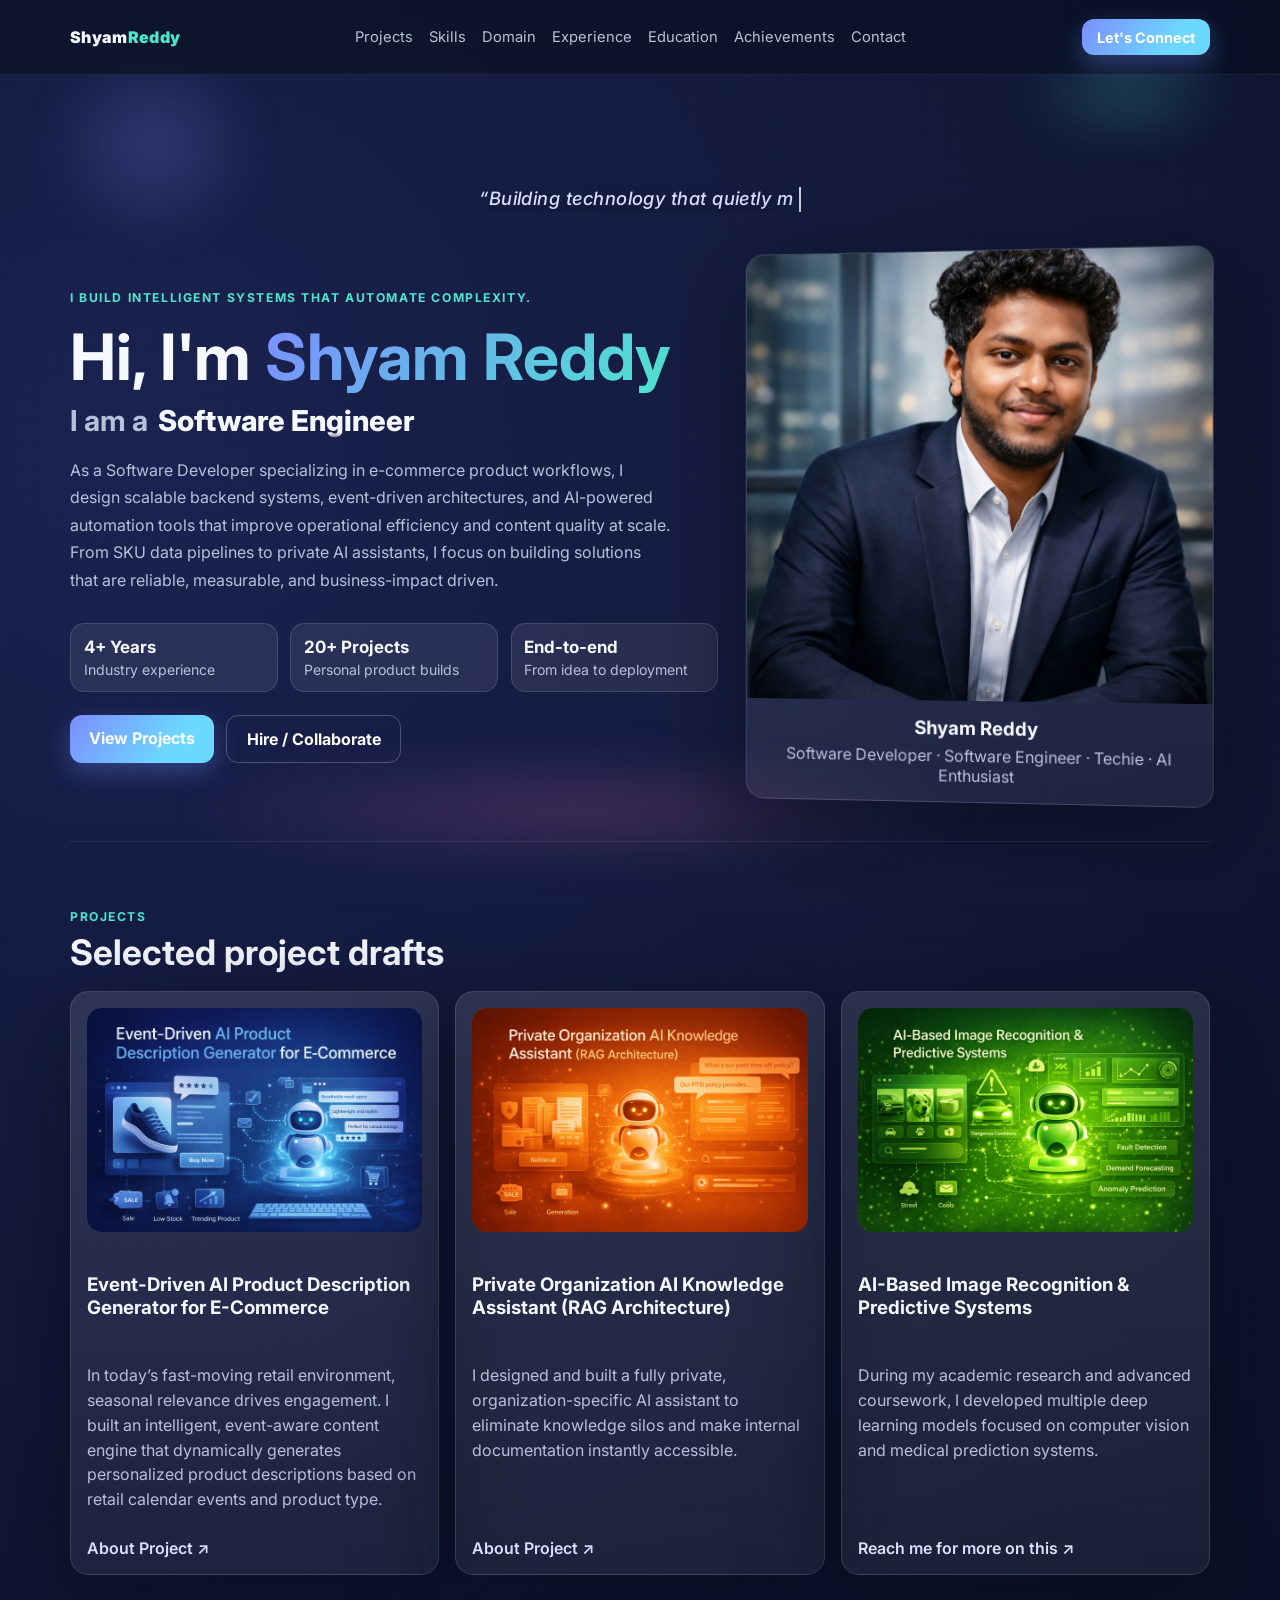
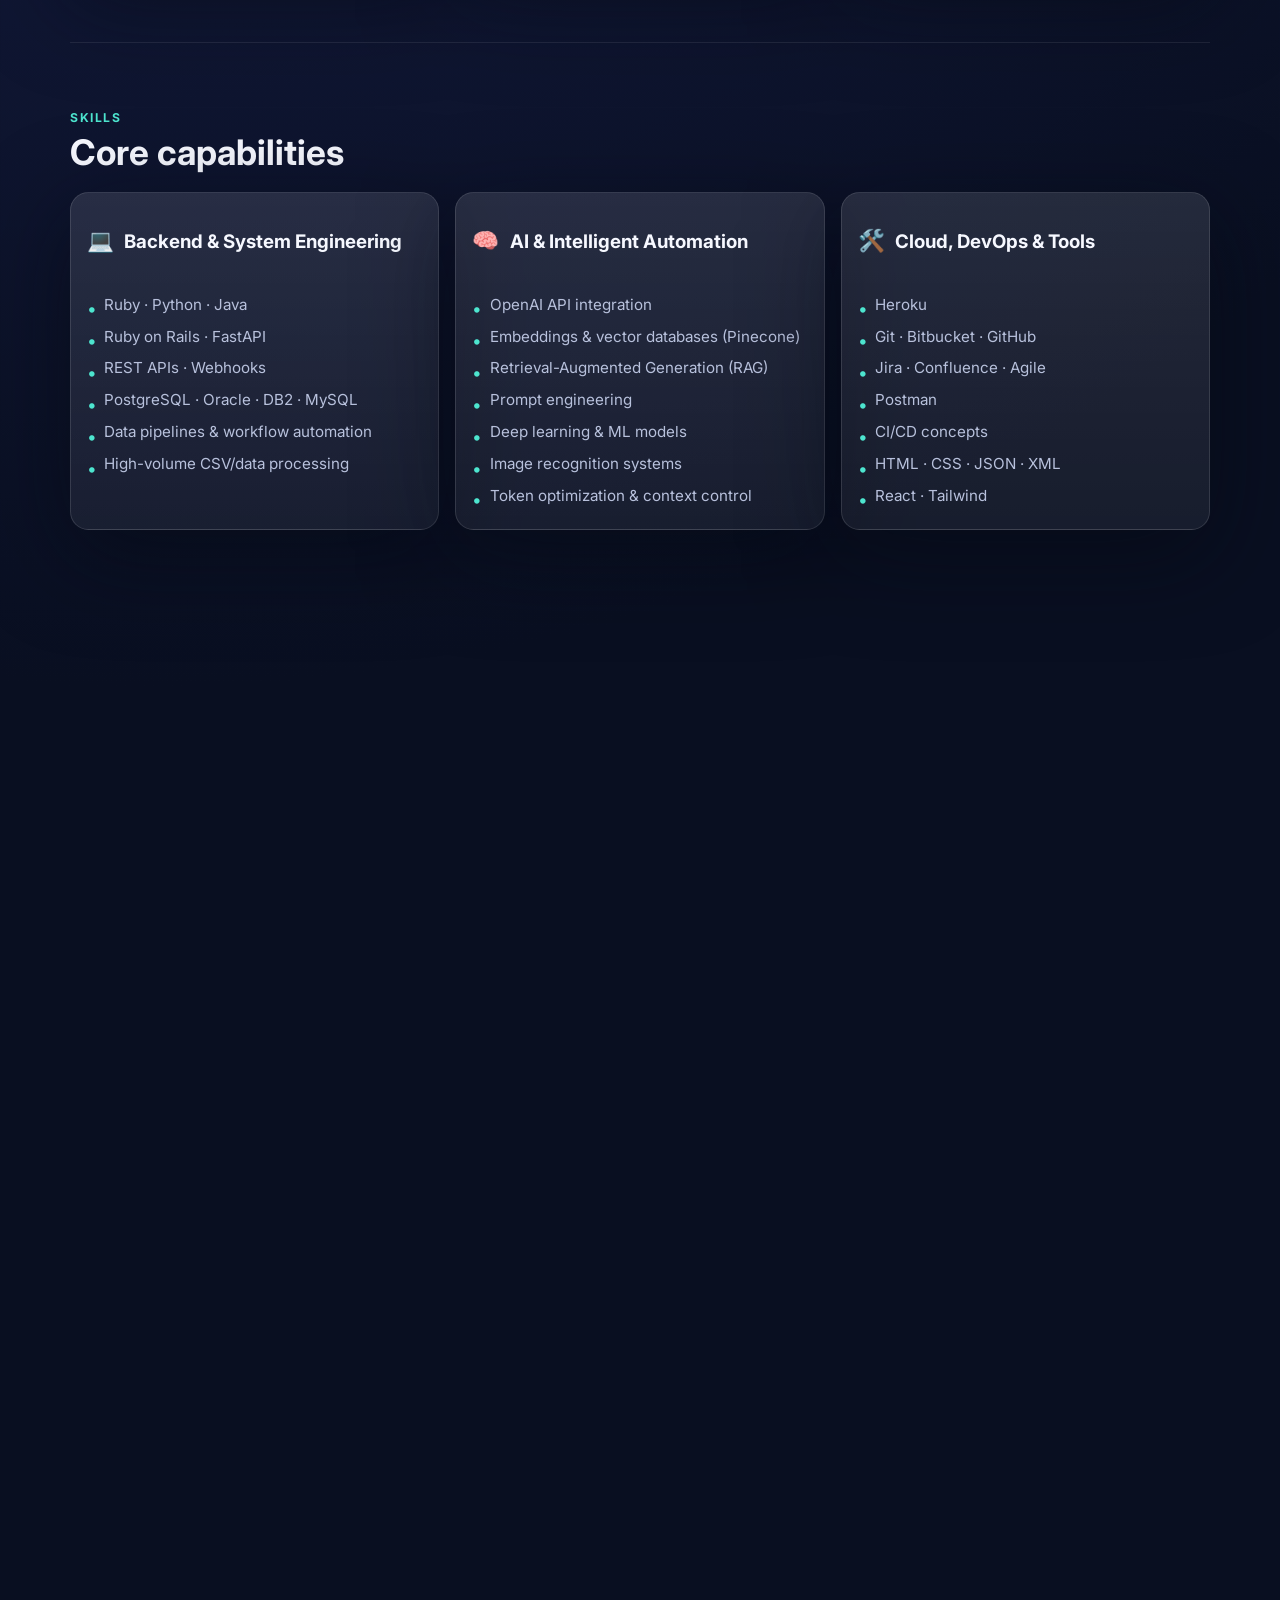
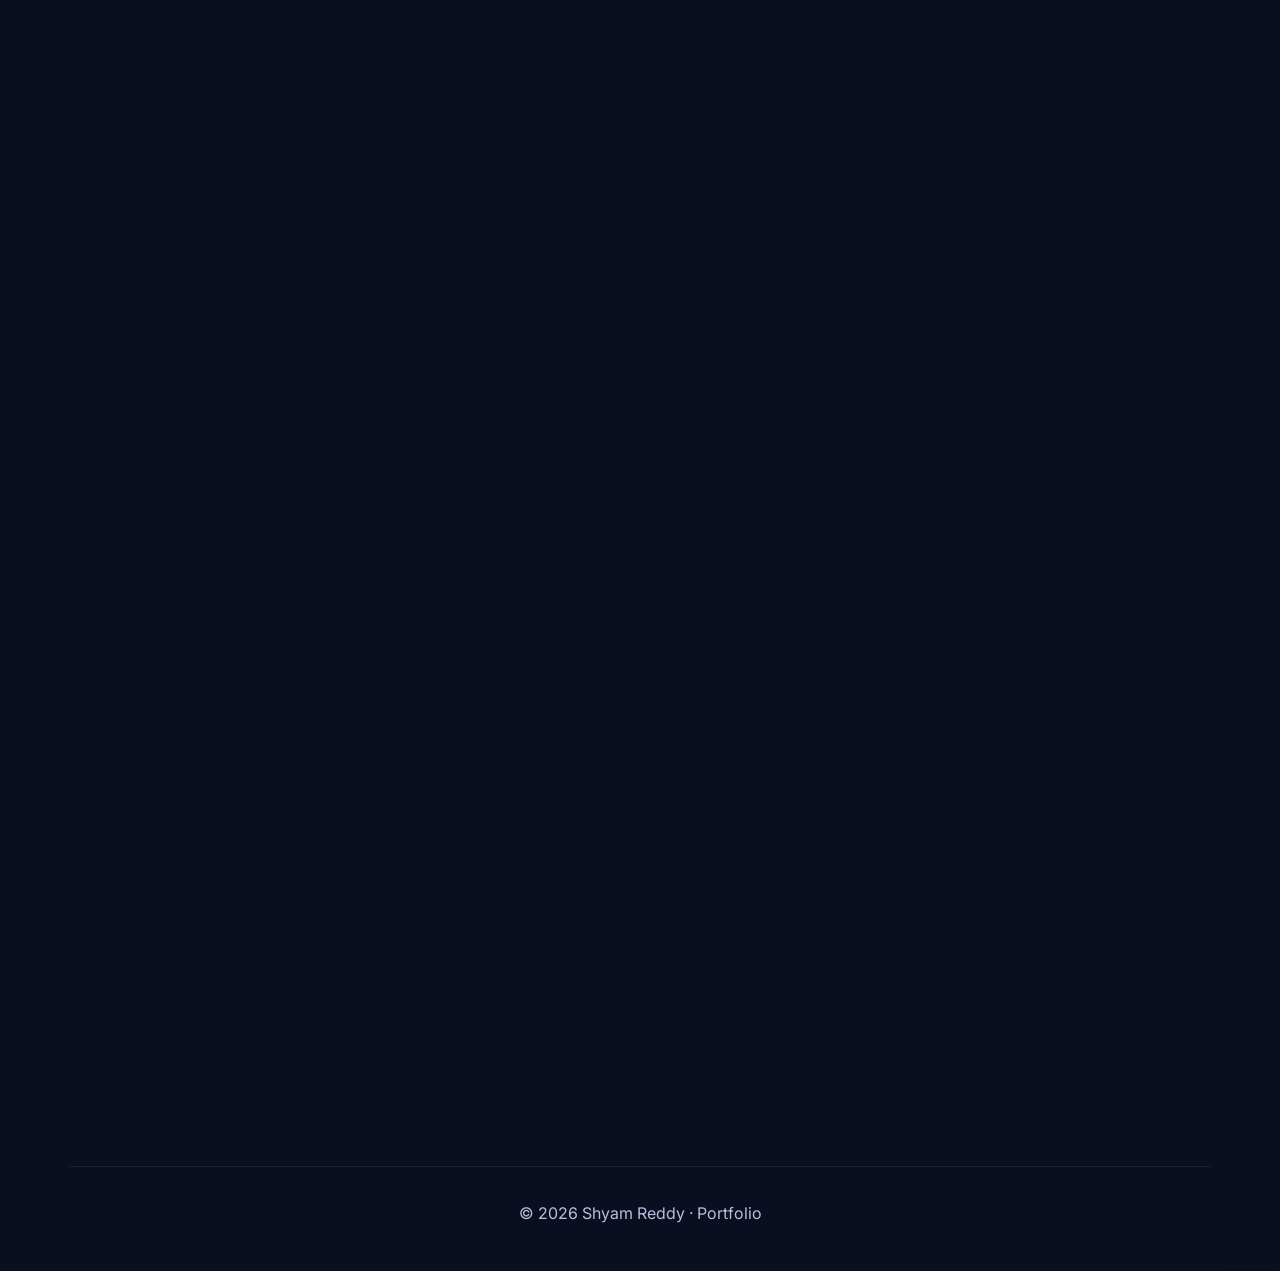
==== commit c1ee82ed: "adding Urls" ====
--- a/index.html
+++ b/index.html
@@ -349,7 +349,7 @@
             </span>
             <span>Email</span>
           </a>
-          <a href="https://www.linkedin.com" target="_blank" rel="noopener noreferrer">
+          <a href="https://www.linkedin.com/in/shyamrb/" target="_blank" rel="noopener noreferrer">
             <span class="contact-icon" aria-hidden="true">
               <svg viewBox="0 0 24 24" role="presentation" focusable="false">
                 <rect width="24" height="24" rx="5" fill="#0A66C2" />
@@ -361,7 +361,7 @@
             </span>
             <span>LinkedIn</span>
           </a>
-          <a href="https://www.instagram.com" target="_blank" rel="noopener noreferrer">
+          <a href="https://www.instagram.com/shyam._reddy/" target="_blank" rel="noopener noreferrer">
             <span class="contact-icon" aria-hidden="true">
               <svg viewBox="0 0 24 24" role="presentation" focusable="false">
                 <defs>
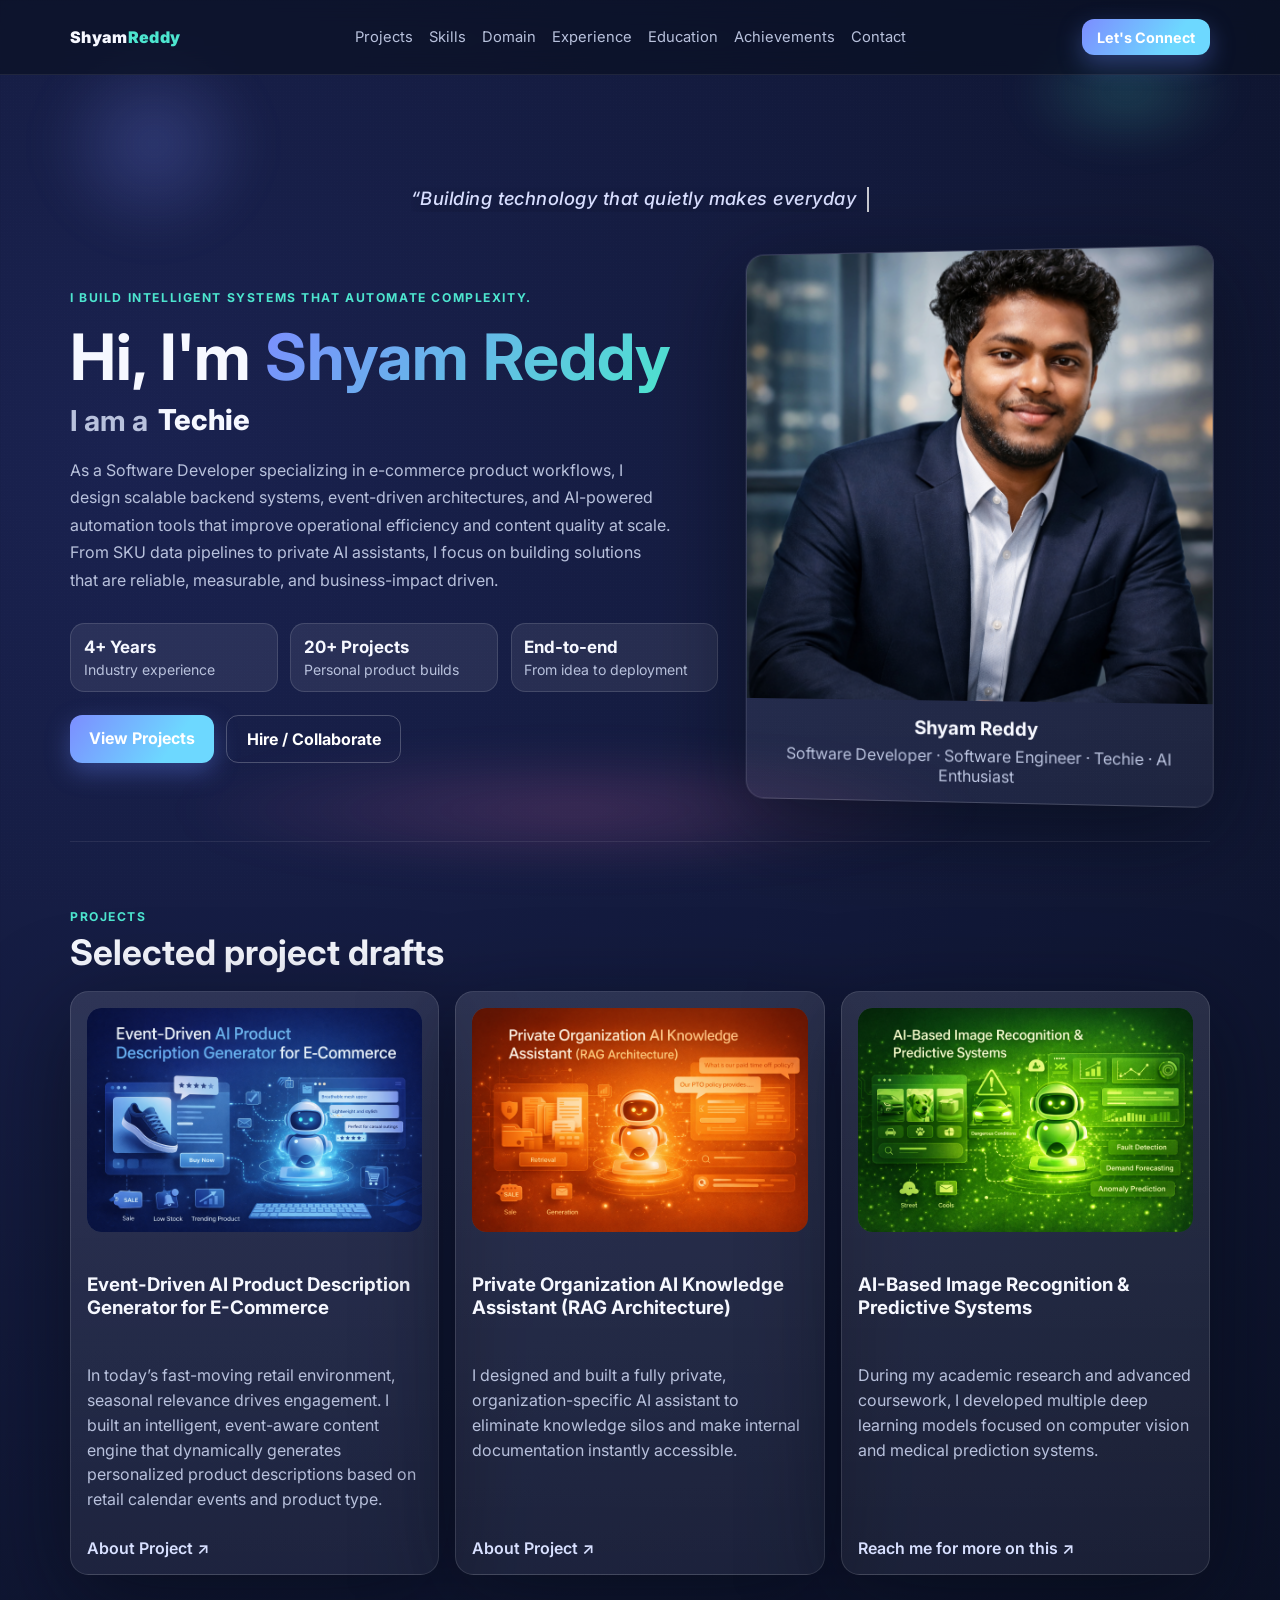
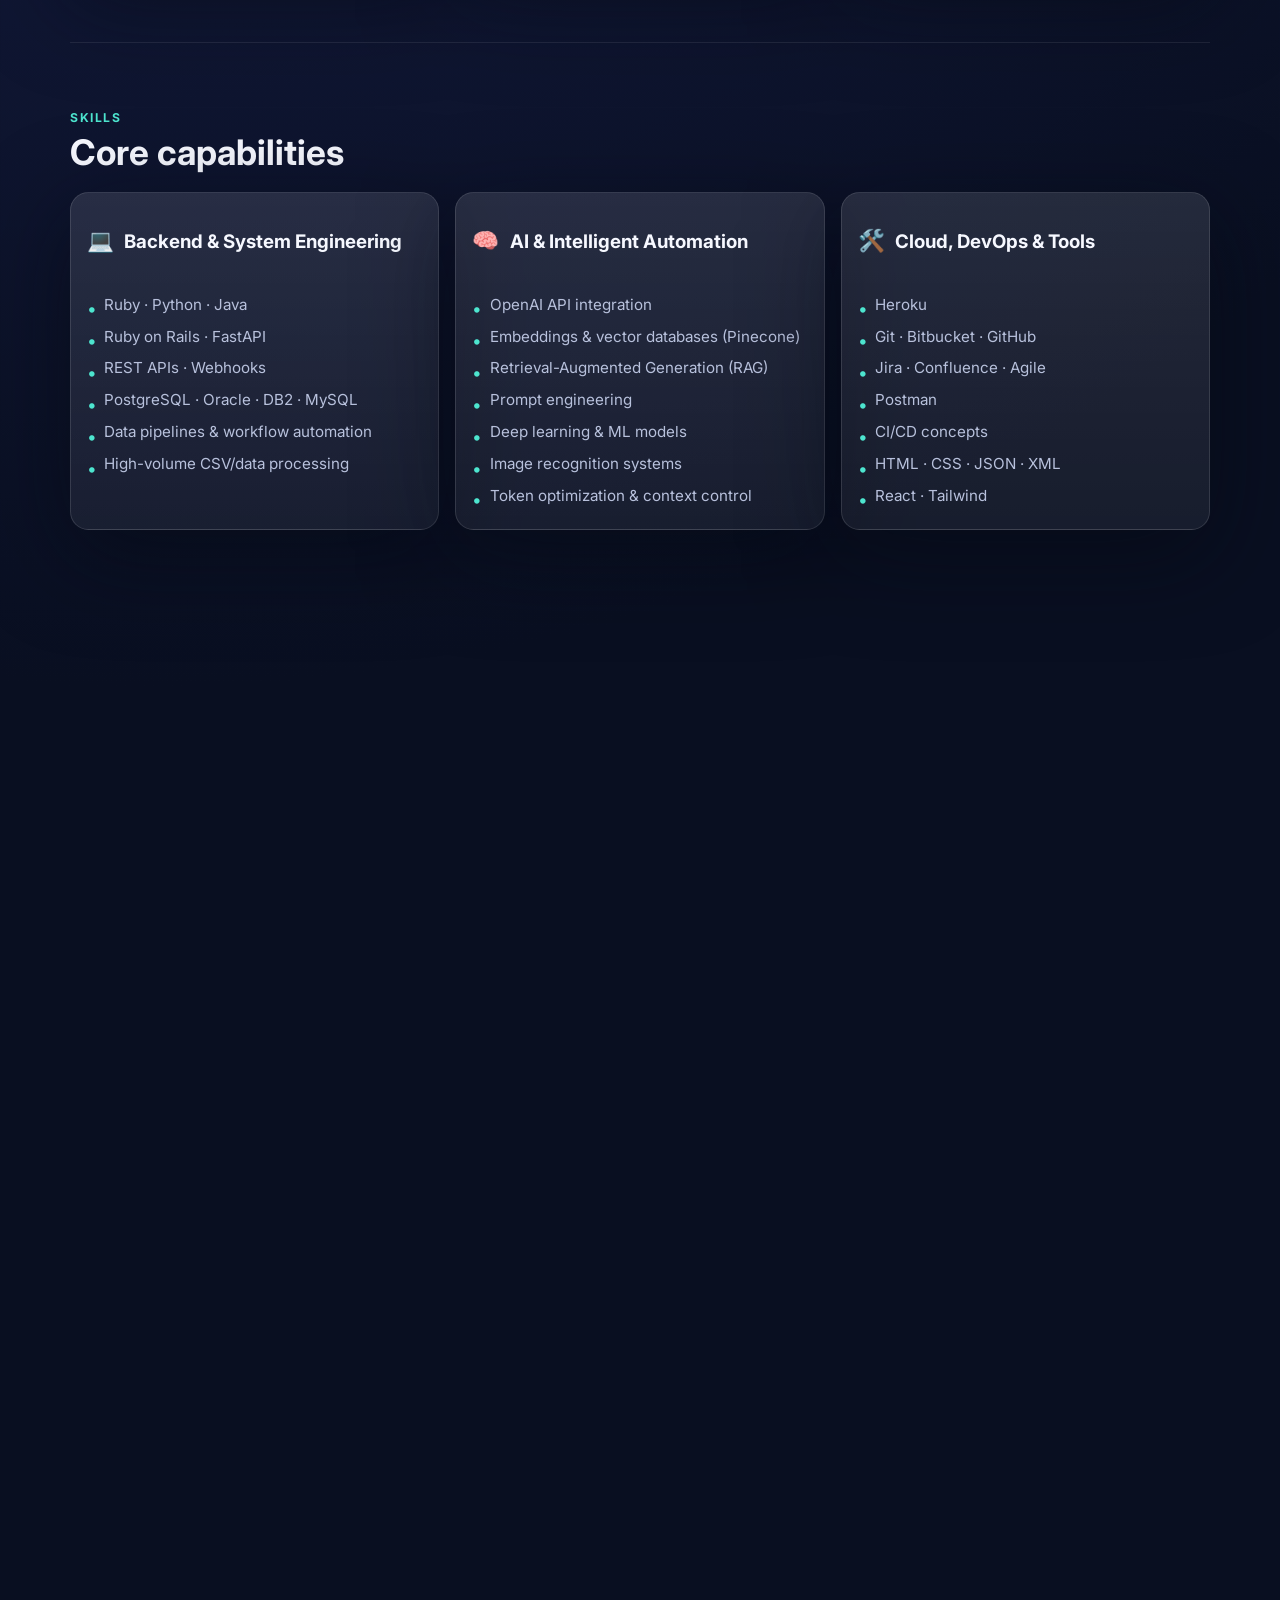
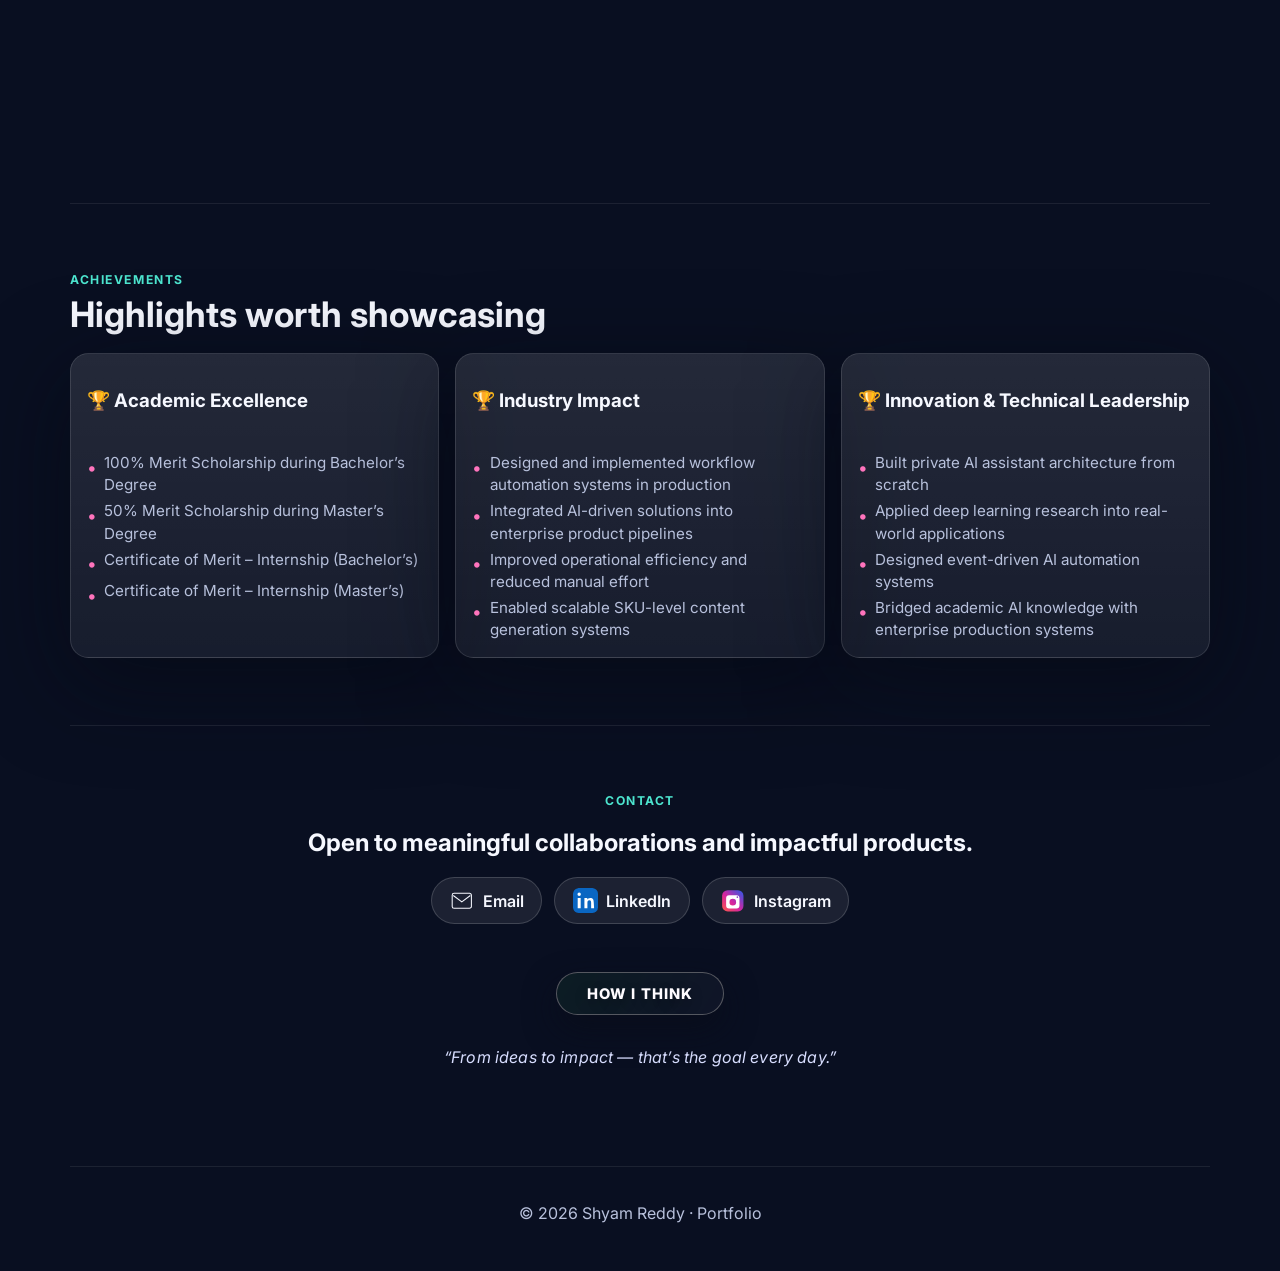
==== commit 83e05f28: "Email Add" ====
--- a/index.html
+++ b/index.html
@@ -340,7 +340,7 @@
         <p class="tag">Contact</p>
         <h2>Open to meaningful collaborations and impactful products.</h2>
         <div class="contact-links">
-          <a href="mailto:shyam@example.com?subject=Shyam%2C%20writing%20to%20you%20from%20Portfolio%20website">
+          <a href="mailto:shyamreddybeeram0@gmail.com?subject=Shyam%2C%20writing%20to%20you%20from%20Portfolio%20website">
             <span class="contact-icon" aria-hidden="true">
               <svg viewBox="0 0 24 24" role="presentation" focusable="false">
                 <path stroke="currentColor" fill="none" d="M3 6.75A1.75 1.75 0 0 1 4.75 5h14.5A1.75 1.75 0 0 1 21 6.75v10.5A1.75 1.75 0 0 1 19.25 19H4.75A1.75 1.75 0 0 1 3 17.25Z" />
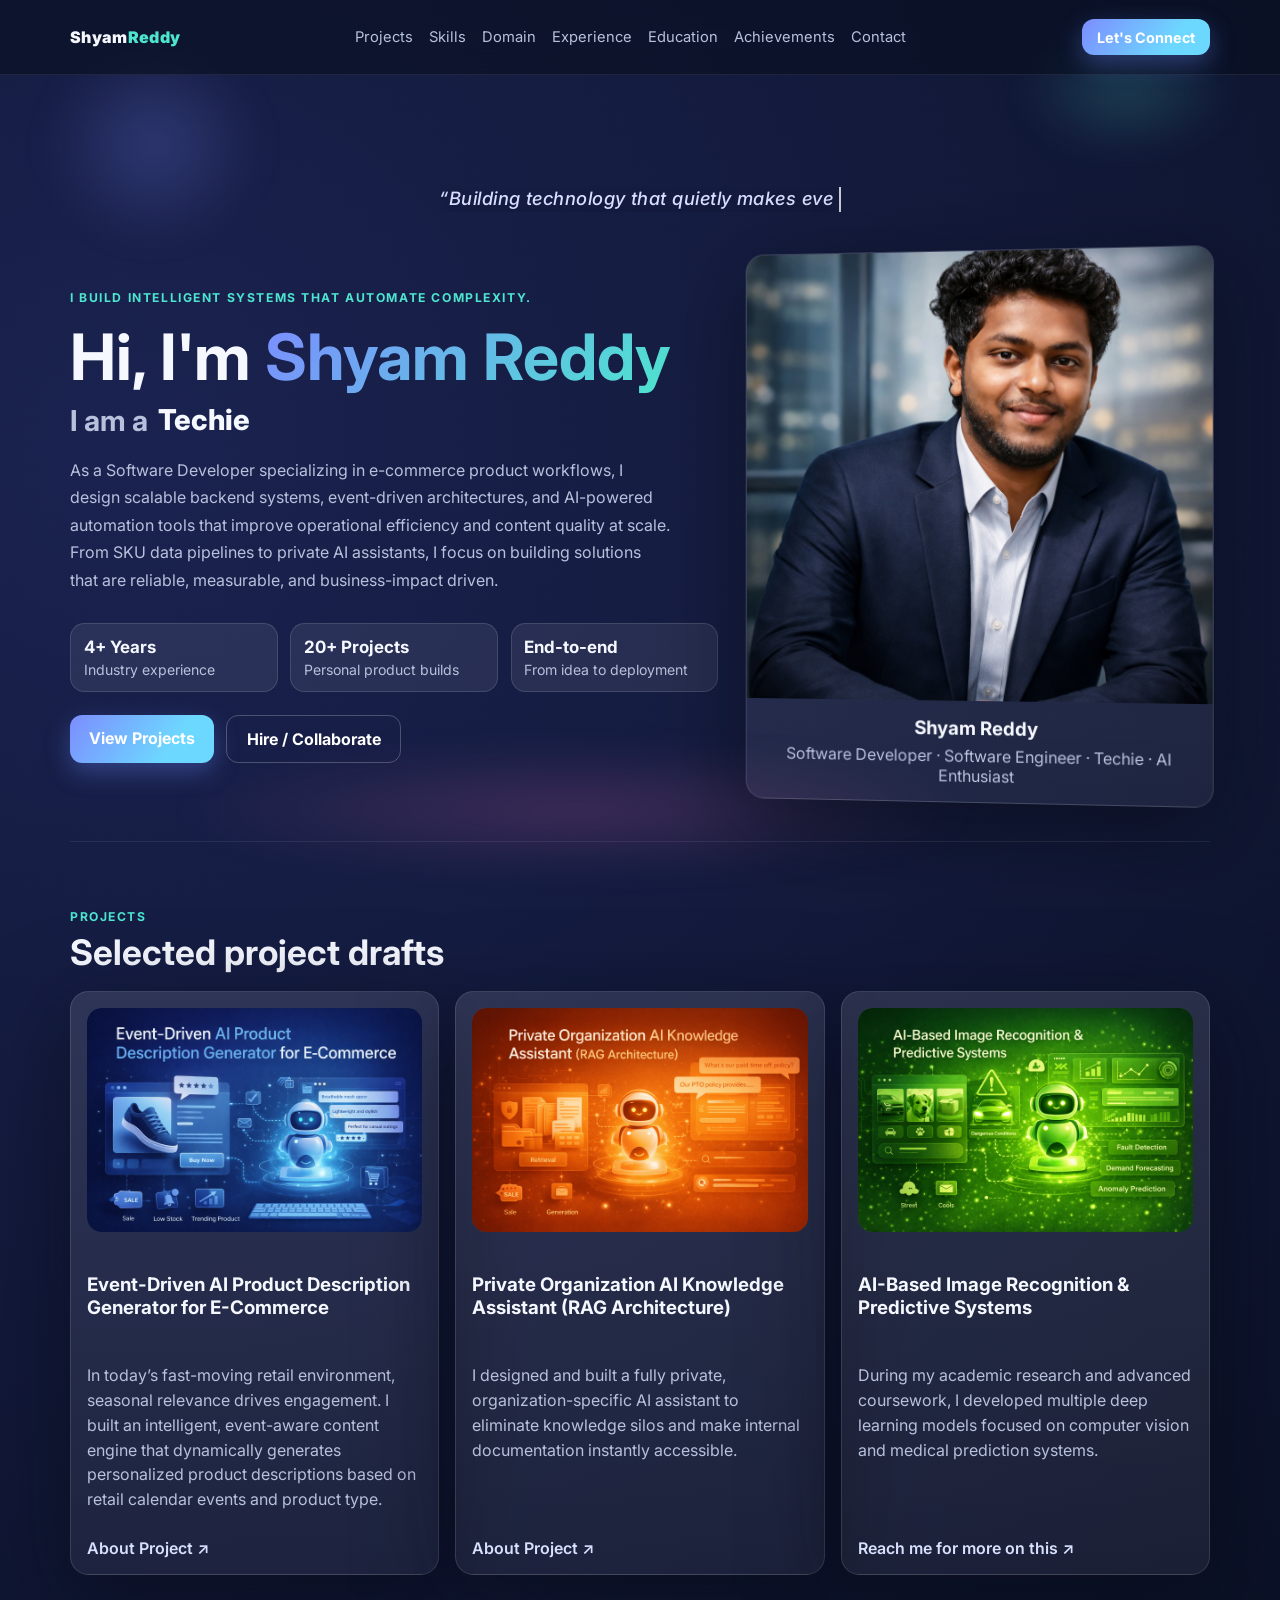
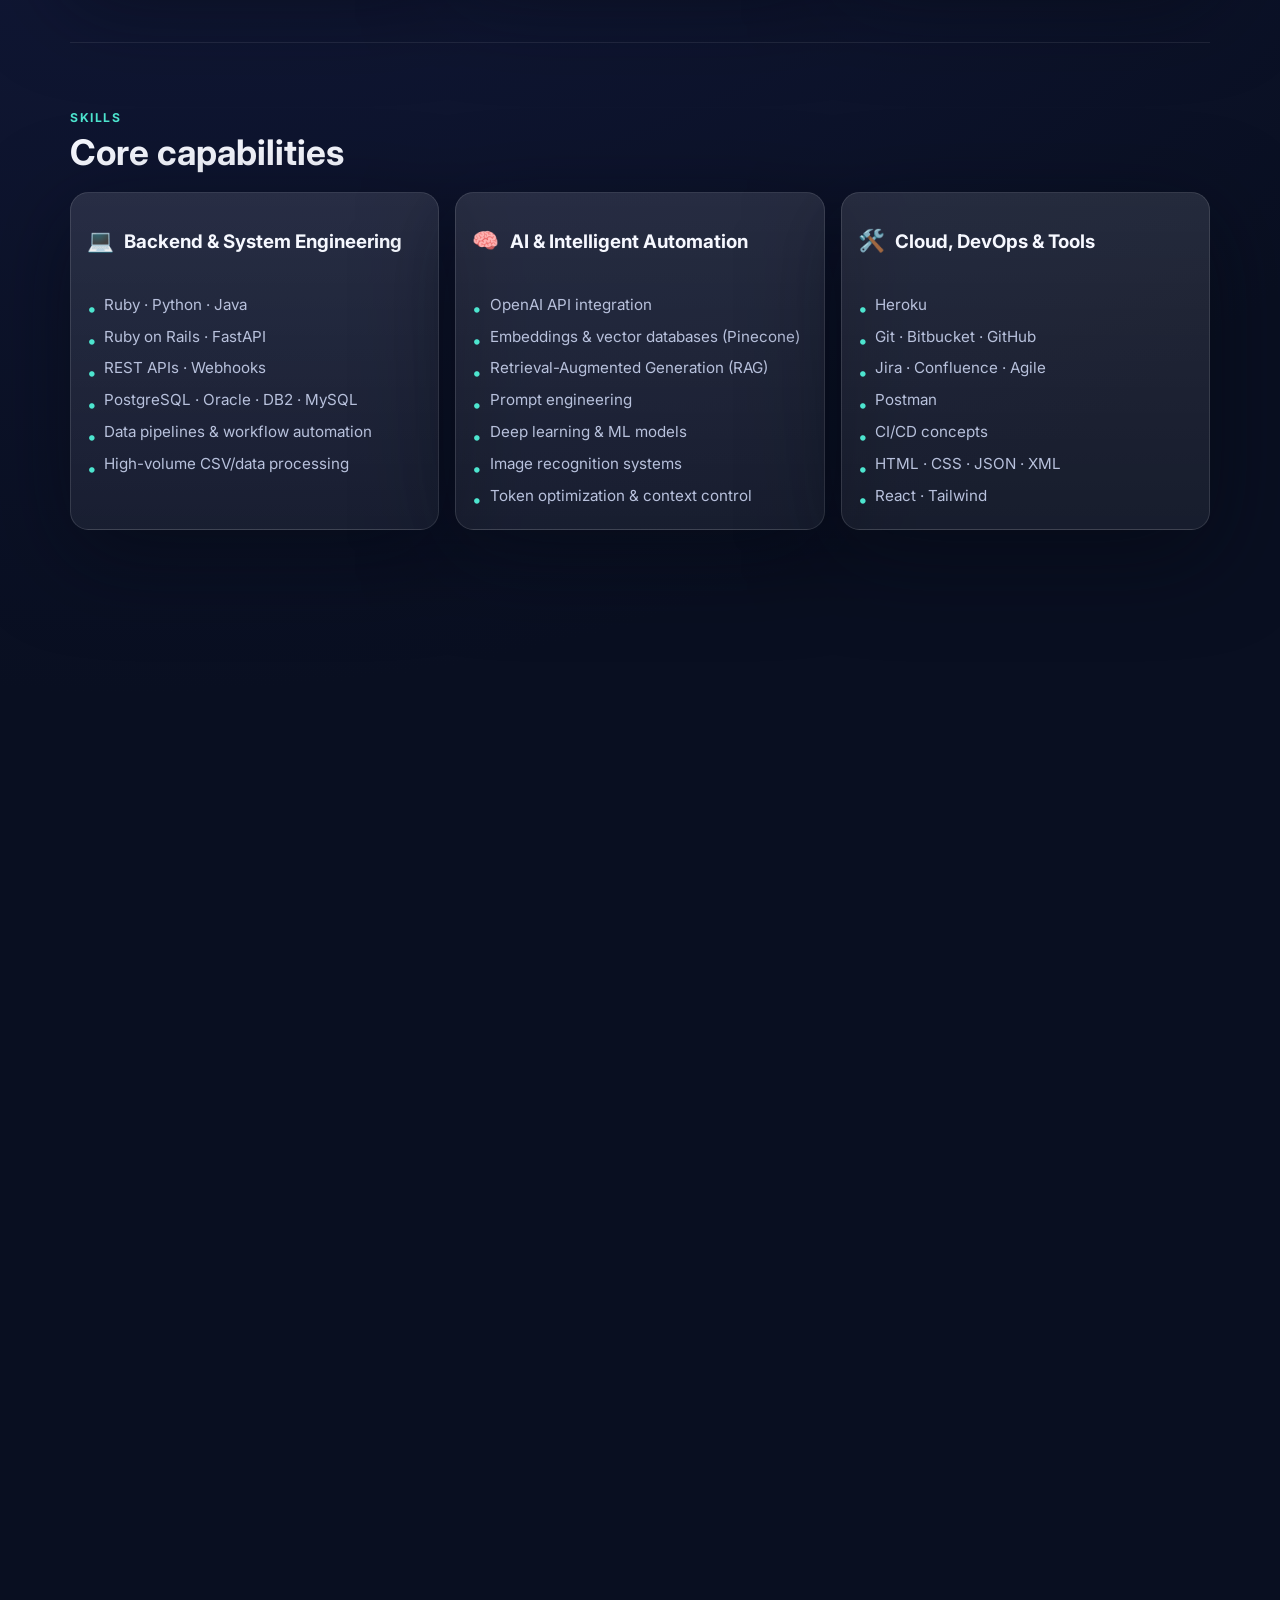
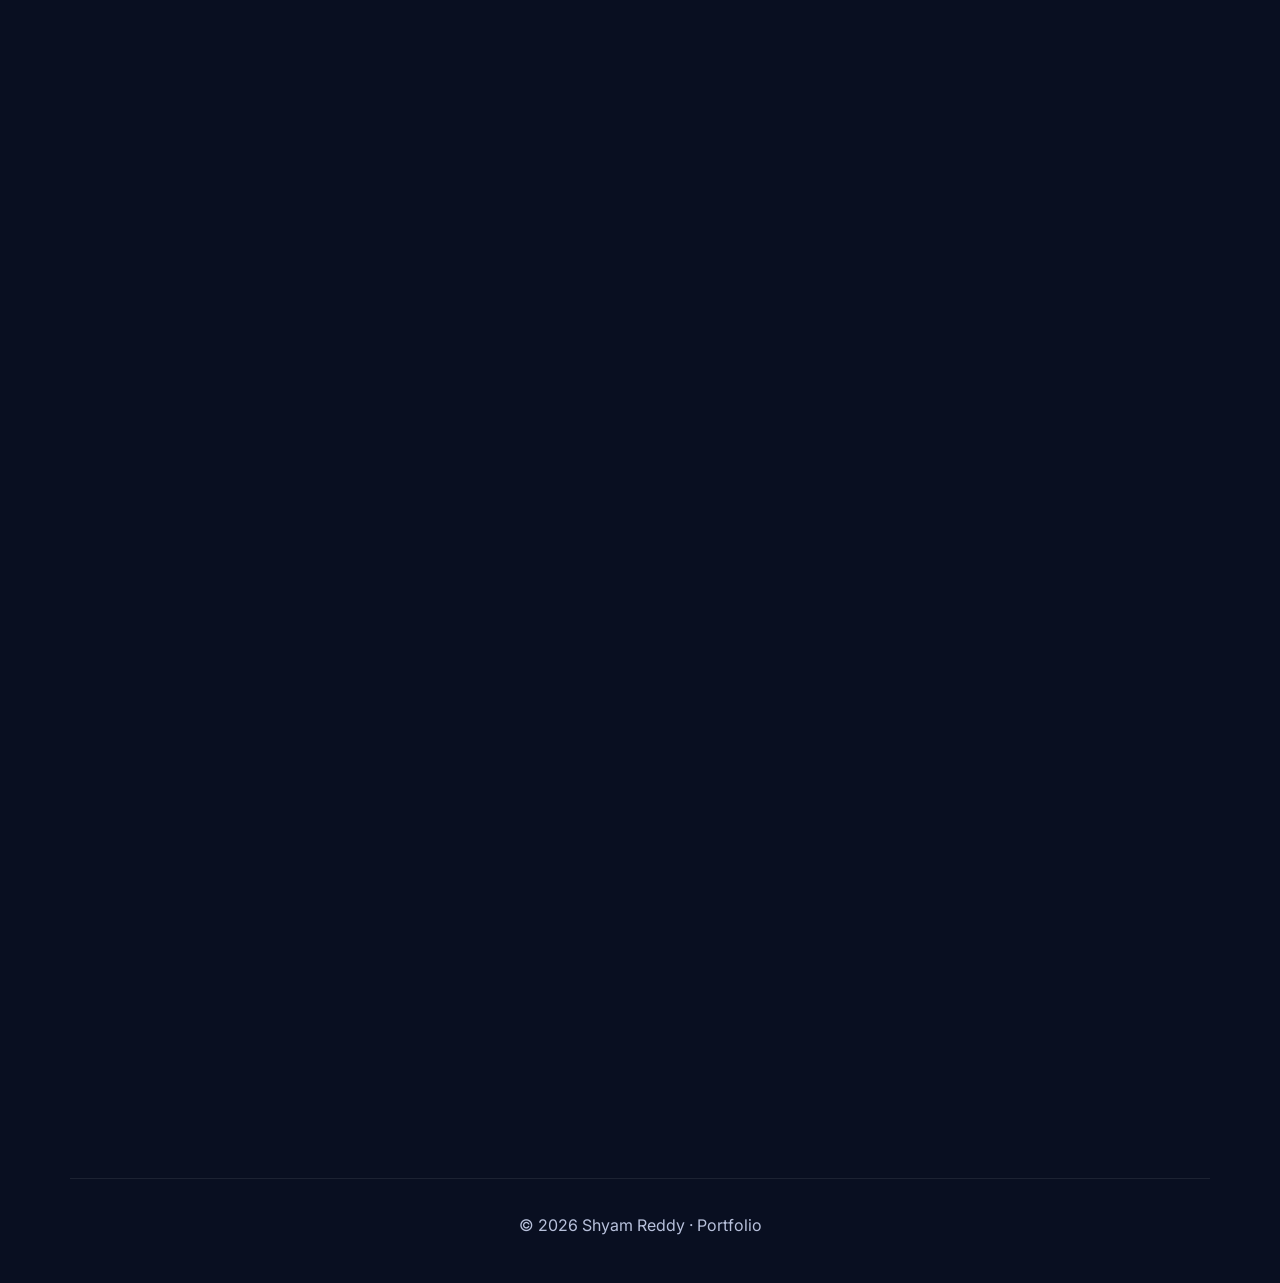
==== commit c1a9aa94: "2nd phase enhancements" ====
--- a/index.html
+++ b/index.html
@@ -14,6 +14,7 @@
       href="https://fonts.googleapis.com/css2?family=Inter:wght@400;500;600;700;800;900&display=swap"
       rel="stylesheet"
     />
+    <link rel="icon" type="image/svg+xml" href="assets/favicon-dev.svg" />
     <link rel="stylesheet" href="styles.css" />
   </head>
   <body>
@@ -98,7 +99,7 @@
           </article>
 
           <article class="profile-card">
-            <img src="Shyam_portfolio.png" alt="Shyam Reddy profile portrait" />
+            <img src="assets/Shyam_portfolio.png" alt="Shyam Reddy profile portrait" />
             <div class="profile-meta">
               <h3>Shyam Reddy</h3>
               <p>Software Developer · Software Engineer · Techie · AI Enthusiast</p>
@@ -116,7 +117,7 @@
           <article class="card project-card">
             <figure class="thumb project-thumb">
               <img
-                src="AI%20Description.png"
+                src="assets/ai-description.png"
                 alt="AI-generated ecommerce product descriptions displayed on multiple screens"
                 loading="lazy"
               />
@@ -135,7 +136,7 @@
           <article class="card project-card">
             <figure class="thumb project-thumb">
               <img
-                src="chatbot.png"
+                src="assets/chatbot.png"
                 alt="Private AI assistant interface with knowledge graph overlays"
                 loading="lazy"
               />
@@ -154,7 +155,7 @@
           <article class="card project-card">
             <figure class="thumb project-thumb">
               <img
-                src="Image%20prediction.png"
+                src="assets/image-prediction.png"
                 alt="Neural network visualization analyzing medical imagery"
                 loading="lazy"
               />
@@ -235,20 +236,52 @@
           <h2>4+ years in industry · 20+ personal projects</h2>
         </div>
         <div class="timeline">
-          <article class="card">
-            <h3>Software Engineer · Belk</h3>
+          <article class="card experience-card">
+            <div class="experience-card-head">
+              <h3>Software Engineer · Belk</h3>
+              <a
+                class="experience-logo-link experience-logo-link--bright"
+                href="https://www.belk.com/"
+                target="_blank"
+                rel="noopener noreferrer"
+                aria-label="Visit Belk website"
+              >
+                <img
+                  class="experience-logo"
+                  src="assets/belk-logo.jpeg"
+                  alt="Belk logo"
+                  loading="lazy"
+                />
+              </a>
+            </div>
             <p>
               Designed and implemented new jobs, workflows, and webhooks to enhance product workflow efficiency.
               Analyzed and optimized Belk’s product pipelines, improving system performance and reducing bottlenecks.
             </p>
-            <small>2022 – Present</small>
-          </article>
-          <article class="card">
-            <h3>Developer · Eminent Software Services</h3>
+            <small>2023 – Present</small>
+          </article>
+          <article class="card experience-card">
+            <div class="experience-card-head">
+              <h3>Developer · Eminent Software Services</h3>
+              <a
+                class="experience-logo-link experience-logo-link--bright"
+                href="https://www.eminent8.com/"
+                target="_blank"
+                rel="noopener noreferrer"
+                aria-label="Visit Eminent Software Services website"
+              >
+                <img
+                  class="experience-logo"
+                  src="assets/eminent-logo.png"
+                  alt="Eminent Software Services logo"
+                  loading="lazy"
+                />
+              </a>
+            </div>
             <p>
               Built core Java utilities, prepared detailed workflow charts with executable logic, and combined ongoing training with hands-on delivery across emerging technologies.
             </p>
-            <small>2020 – 2022</small>
+            <small>2022 – 2023</small>
           </article>
         </div>
       </section>
@@ -263,7 +296,7 @@
             <div class="edu-headline">
               <img
                 class="edu-logo"
-                src="Amity_University_logo.png"
+                src="assets/Amity_University_logo.png"
                 alt="Amity University logo"
                 loading="lazy"
               />
@@ -282,7 +315,7 @@
             <div class="edu-headline">
               <img
                 class="edu-logo"
-                src="UNH%20Logo.png"
+                src="assets/unh-logo.png"
                 alt="University of New Haven logo"
                 loading="lazy"
               />
@@ -340,49 +373,42 @@
         <p class="tag">Contact</p>
         <h2>Open to meaningful collaborations and impactful products.</h2>
         <div class="contact-links">
-          <a href="mailto:shyamreddybeeram0@gmail.com?subject=Shyam%2C%20writing%20to%20you%20from%20Portfolio%20website">
+          <a class="contact-chip" href="mailto:shyamreddybeeram0@gmail.com?subject=Shyam%2C%20writing%20to%20you%20from%20Portfolio%20website">
             <span class="contact-icon" aria-hidden="true">
-              <svg viewBox="0 0 24 24" role="presentation" focusable="false">
-                <path stroke="currentColor" fill="none" d="M3 6.75A1.75 1.75 0 0 1 4.75 5h14.5A1.75 1.75 0 0 1 21 6.75v10.5A1.75 1.75 0 0 1 19.25 19H4.75A1.75 1.75 0 0 1 3 17.25Z" />
-                <path stroke="currentColor" fill="none" d="m4 7 8 6 8-6" />
-              </svg>
+              <img src="assets/Gmail_icon.png" alt="" loading="lazy" aria-hidden="true" />
             </span>
-            <span>Email</span>
-          </a>
-          <a href="https://www.linkedin.com/in/shyamrb/" target="_blank" rel="noopener noreferrer">
+            <span>Get in Touch</span>
+          </a>
+          <a class="contact-chip" href="https://www.linkedin.com/in/shyamrb/" target="_blank" rel="noopener noreferrer">
             <span class="contact-icon" aria-hidden="true">
-              <svg viewBox="0 0 24 24" role="presentation" focusable="false">
-                <rect width="24" height="24" rx="5" fill="#0A66C2" />
-                <path
-                  fill="#fff"
-                  d="M7.2 9.4H4.4V19h2.8Zm.2-3.6A1.6 1.6 0 1 0 5.8 7.4 1.6 1.6 0 0 0 7.4 5.8Zm12.4 13.2h-2.8v-4.9c0-1.16-.02-2.64-1.61-2.64-1.62 0-1.87 1.27-1.87 2.56V19H10.7V9.4h2.69v1.31h.04c.37-.7 1.29-1.44 2.66-1.44 2.84 0 3.37 1.87 3.37 4.3Z"
-                />
-              </svg>
+              <img src="assets/LinkedIn_logo.png" alt="" loading="lazy" aria-hidden="true" />
             </span>
             <span>LinkedIn</span>
           </a>
-          <a href="https://www.instagram.com/shyam._reddy/" target="_blank" rel="noopener noreferrer">
+          <a class="contact-chip" href="https://github.com/shyamecomm" target="_blank" rel="noopener noreferrer">
             <span class="contact-icon" aria-hidden="true">
-              <svg viewBox="0 0 24 24" role="presentation" focusable="false">
-                <defs>
-                  <linearGradient id="instaGradient" x1="0%" y1="100%" x2="100%" y2="0%">
-                    <stop offset="0%" stop-color="#FD5949" />
-                    <stop offset="45%" stop-color="#D6249F" />
-                    <stop offset="100%" stop-color="#285AEB" />
-                  </linearGradient>
-                </defs>
-                <rect x="2" y="2" width="20" height="20" rx="5.2" fill="url(#instaGradient)" />
-                <path
-                  fill="#fff"
-                  d="M15.5 6.75h-7a2.75 2.75 0 0 0-2.75 2.75v7a2.75 2.75 0 0 0 2.75 2.75h7a2.75 2.75 0 0 0 2.75-2.75v-7a2.75 2.75 0 0 0-2.75-2.75Zm-3.5 9.62a3.12 3.12 0 1 1 0-6.24 3.12 3.12 0 0 1 0 6.24Zm4.28-6.98a.78.78 0 1 1 0-1.56.78.78 0 0 1 0 1.56Z"
-                />
-              </svg>
+              <img src="assets/github_logo.webp" alt="" loading="lazy" aria-hidden="true" />
+            </span>
+            <span>GitHub</span>
+          </a>
+          <a class="contact-chip" href="https://www.instagram.com/shyam._reddy/" target="_blank" rel="noopener noreferrer">
+            <span class="contact-icon" aria-hidden="true">
+              <img src="assets/Instagram_logo.svg.png" alt="" loading="lazy" aria-hidden="true" />
             </span>
             <span>Instagram</span>
           </a>
+          <a class="contact-chip" href="https://www.facebook.com/profile.php?id=100004393396434" target="_blank" rel="noopener noreferrer">
+            <span class="contact-icon" aria-hidden="true">
+              <img src="assets/2023_Facebook.png" alt="" loading="lazy" aria-hidden="true" />
+            </span>
+            <span>Facebook</span>
+          </a>
         </div>
         <div class="contact-cta">
-          <a class="btn-live" href="how-i-think.html">How I Think</a>
+          <a class="btn-live" href="how-i-think.html">
+            <span class="btn-live-icon" aria-hidden="true">🧠</span>
+            <span class="btn-live-label">How I Think</span>
+          </a>
         </div>
         <p class="closing-quote">“From ideas to impact — that’s the goal every day.”</p>
       </section>
--- a/styles.css
+++ b/styles.css
@@ -315,6 +315,42 @@
 .card a:hover { text-decoration: underline; }
 .project-card a { margin-top: auto; }
 
+.experience-card { position: relative; }
+.experience-card-head {
+  display: flex;
+  align-items: flex-start;
+  justify-content: space-between;
+  gap: 1rem;
+}
+.experience-logo-link {
+  display: inline-flex;
+  align-items: center;
+  justify-content: center;
+  border-radius: 0.9rem;
+  background: rgba(255, 255, 255, 0.14);
+  border: 1px solid rgba(255, 255, 255, 0.18);
+  padding: 0.4rem 0.55rem;
+  transition: transform 160ms ease, box-shadow 160ms ease;
+}
+.experience-logo-link:hover {
+  transform: translateY(-2px);
+  box-shadow: 0 10px 24px rgba(6, 9, 19, 0.45);
+}
+.experience-logo-link--bright {
+  background: rgba(255, 255, 255, 0.92);
+  border-color: rgba(255, 255, 255, 0.95);
+  box-shadow: 0 18px 32px rgba(255, 255, 255, 0.28);
+}
+.experience-logo-link--bright .experience-logo {
+  mix-blend-mode: multiply;
+}
+.experience-logo {
+  width: 74px;
+  height: 54px;
+  object-fit: contain;
+  border-radius: 0.45rem;
+}
+
 .project-thumb {
   overflow: hidden;
   position: relative;
@@ -423,7 +459,7 @@
   transition: transform 170ms ease, border-color 170ms ease, background 170ms ease;
   display: inline-flex;
   align-items: center;
-  gap: 0.48rem;
+  gap: 0.5rem;
   font-weight: 600;
 }
 .contact-links a:hover {
@@ -440,11 +476,13 @@
   height: 1.6rem;
 }
 
-.contact-icon svg {
+.contact-icon svg,
+.contact-icon img {
   width: 100%;
   height: 100%;
   display: block;
   border-radius: 0.35rem;
+  object-fit: contain;
 }
 
 .contact-cta {
@@ -459,7 +497,7 @@
   display: inline-flex;
   align-items: center;
   justify-content: center;
-  gap: 0.45rem;
+  gap: 0.55rem;
   padding: 0.72rem 1.85rem;
   border-radius: 999px;
   font-weight: 800;
@@ -468,32 +506,73 @@
   text-decoration: none;
   text-transform: uppercase;
   letter-spacing: 0.08em;
-  background: rgba(6, 9, 19, 0.9);
-  border: 1px solid rgba(255, 255, 255, 0.32);
-  overflow: hidden;
-  box-shadow: 0 14px 32px rgba(9, 12, 24, 0.65);
+  background: transparent;
+  border: none;
+  filter: drop-shadow(0 14px 32px rgba(9, 12, 24, 0.65));
   text-shadow: 0 4px 14px rgba(0, 0, 0, 0.32);
-}
-
-.btn-live::before {
+  isolation: isolate;
+}
+
+.btn-live-icon,
+.btn-live-label {
+  position: relative;
+  z-index: 1;
+}
+
+.btn-live-icon { font-size: 1.15rem; }
+.btn-live-label { letter-spacing: 0.08em; }
+
+.btn-live::before,
+.btn-live::after {
   content: '';
   position: absolute;
-  inset: -2px;
   border-radius: inherit;
-  background: linear-gradient(120deg, #4de5cf, #7c8dff, #ff74bd);
-  background-size: 200% 200%;
+  pointer-events: none;
+  transition: opacity 220ms ease, background 220ms ease, border-color 220ms ease;
+}
+
+.btn-live::before {
+  inset: -3px;
+  background: linear-gradient(120deg, #4de5cf, #7c8dff, #ff74bd, #4de5cf);
+  background-size: 220% 220%;
+  filter: blur(1px);
+  animation: glowPulse 3.2s ease-in-out infinite;
+  z-index: -2;
+}
+
+.btn-live::after {
+  inset: 2px;
+  background: rgba(6, 9, 19, 0.92);
+  border: 1px solid rgba(255, 255, 255, 0.32);
+  box-shadow: inset 0 0 22px rgba(124, 141, 255, 0.25);
   z-index: -1;
-  opacity: 0.9;
-  transition: opacity 200ms ease, background-position 400ms ease;
 }
 
 .btn-live:hover {
   transform: translateY(-2px);
 }
 
-.btn-live:hover::before {
-  background-position: 100% 0;
-  opacity: 1;
+.btn-live:hover::after {
+  background: rgba(6, 9, 19, 0.82);
+  border-color: rgba(124, 141, 255, 0.7);
+}
+
+@keyframes glowPulse {
+  0% {
+    background-position: 0% 50%;
+    opacity: 0.65;
+    transform: scale(0.98);
+  }
+  50% {
+    background-position: 100% 50%;
+    opacity: 1;
+    transform: scale(1.02);
+  }
+  100% {
+    background-position: 0% 50%;
+    opacity: 0.65;
+    transform: scale(0.98);
+  }
 }
 
 .closing-quote { margin-top: 2rem; }
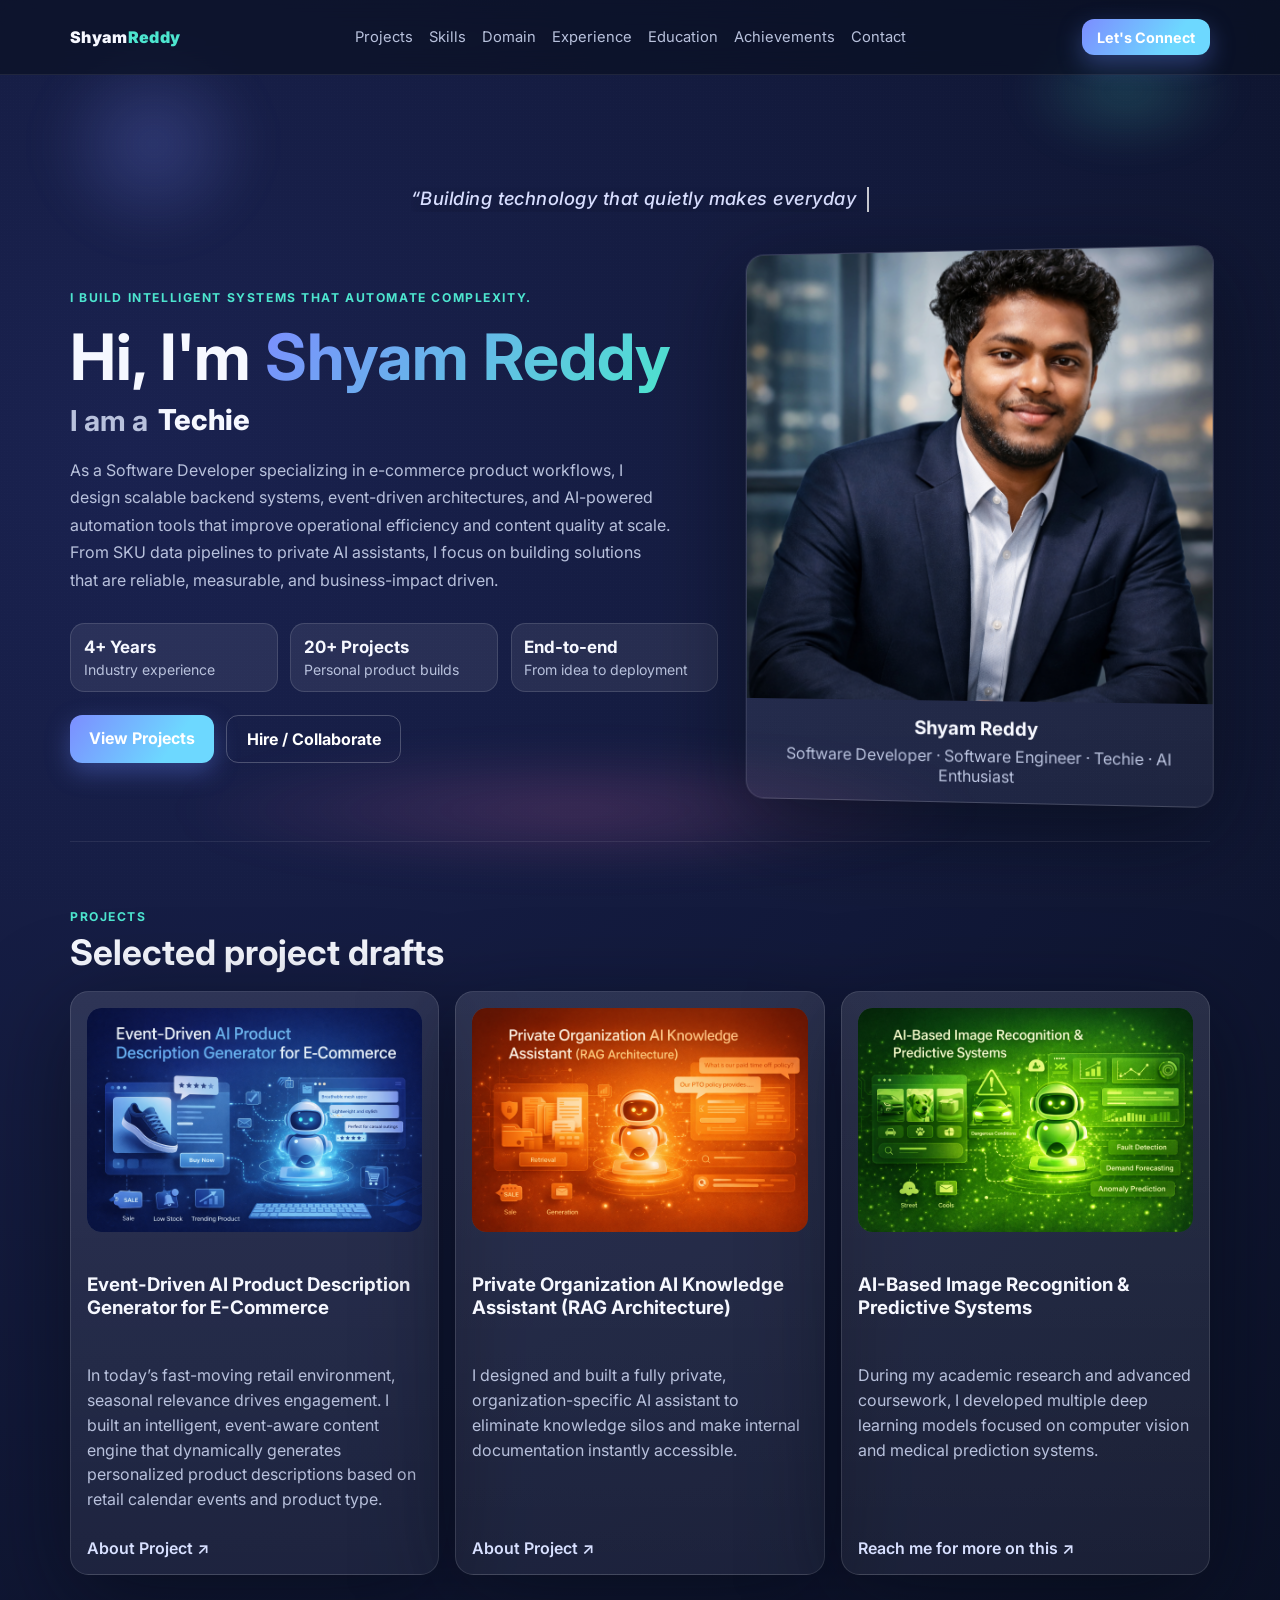
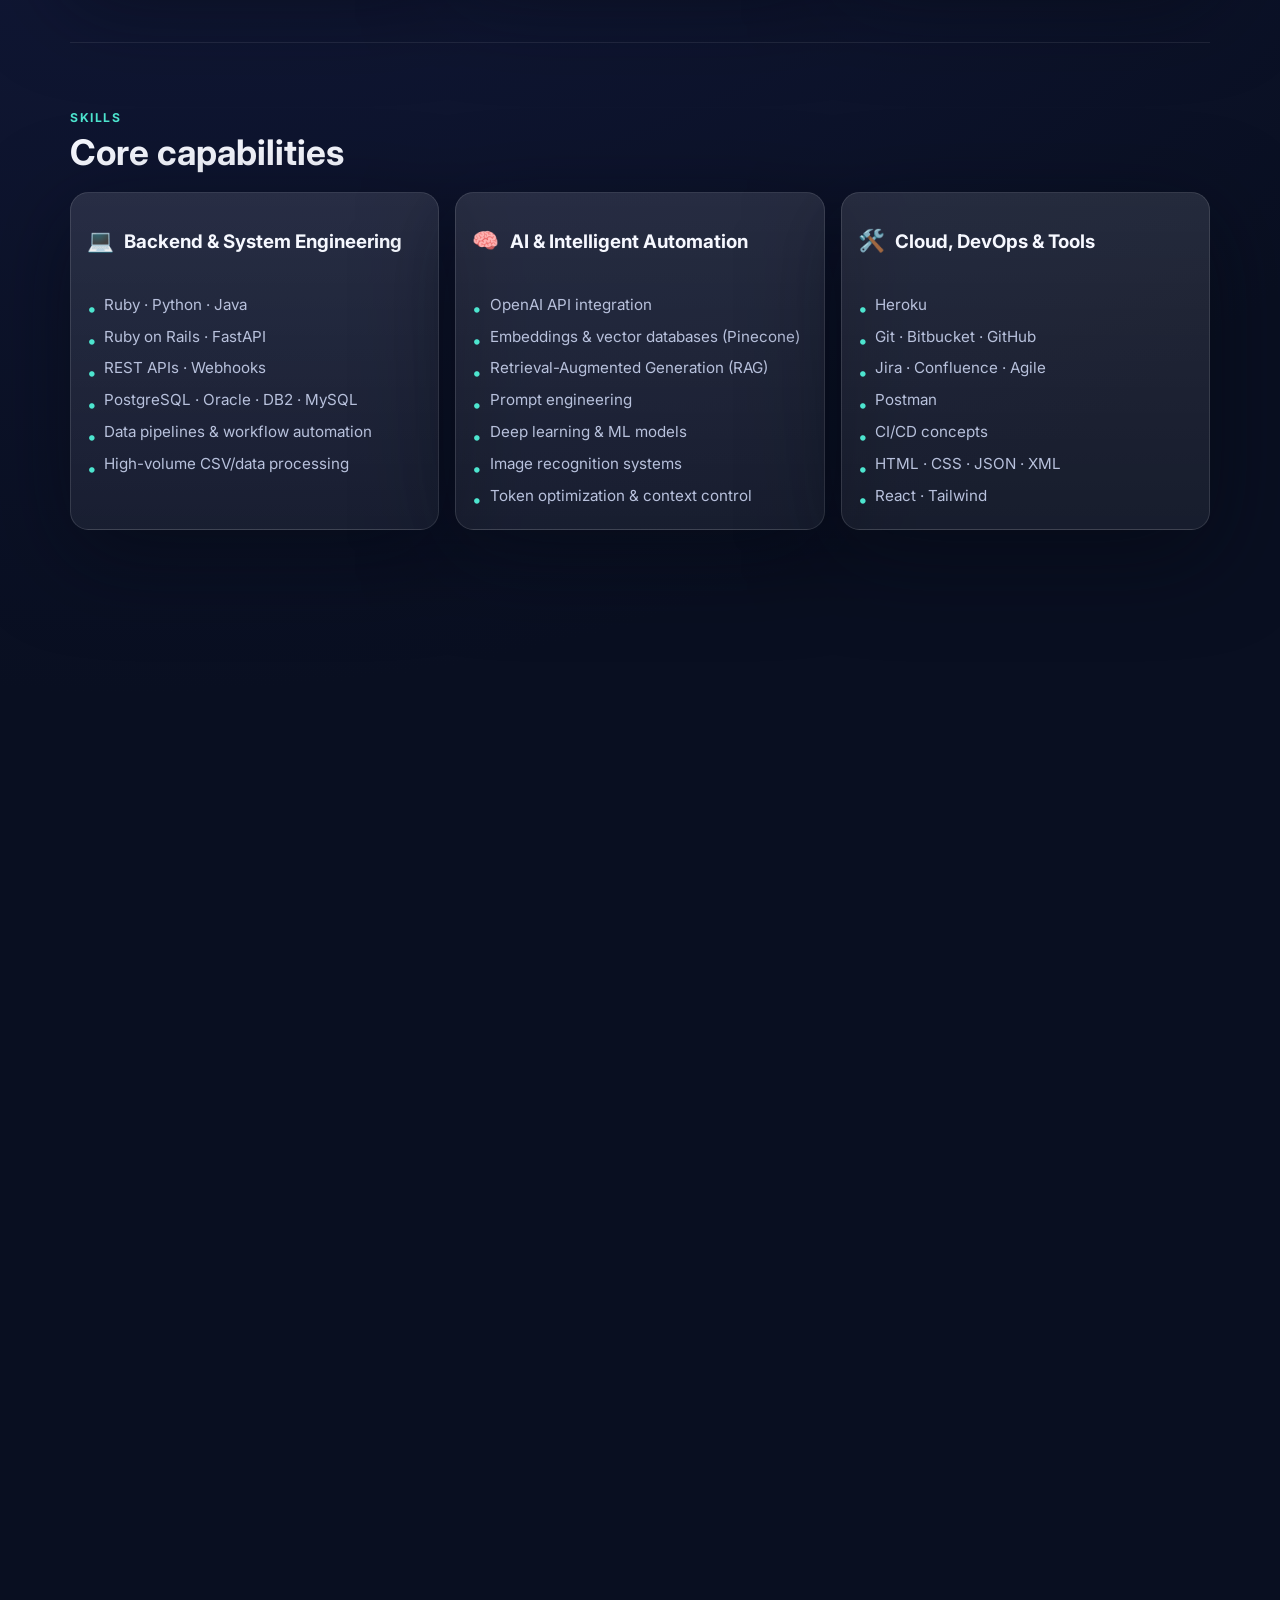
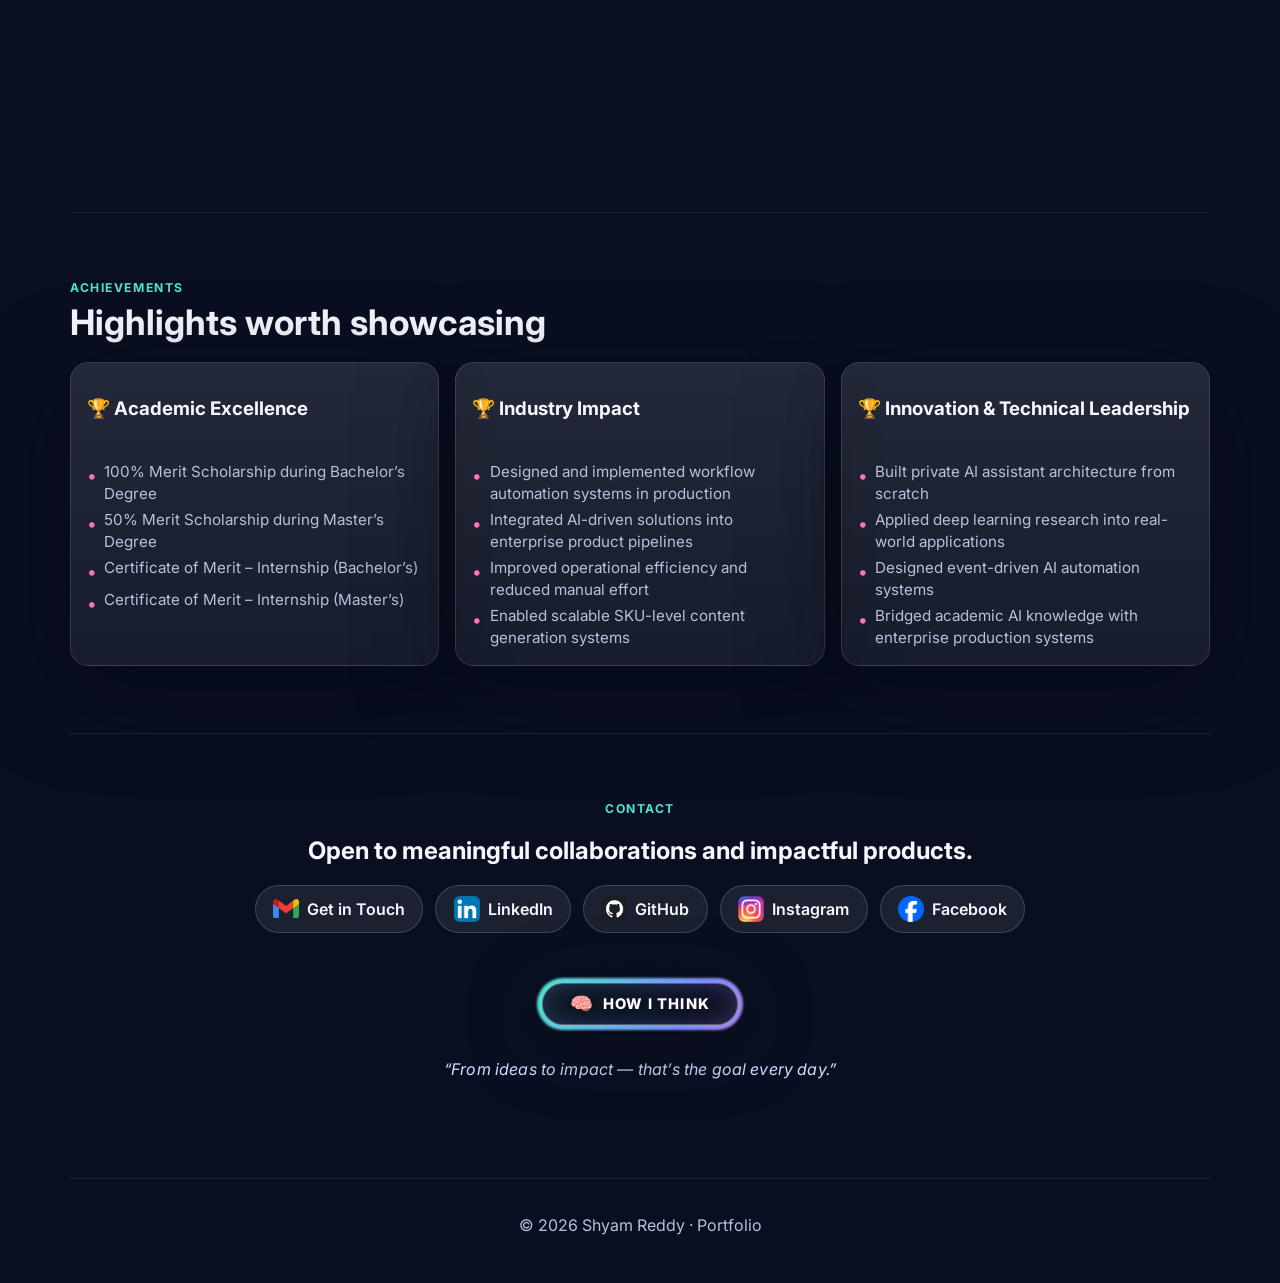
==== commit b52b78a6: "Refine tabs, polish UI details, and add project README" ====
--- a/index.html
+++ b/index.html
@@ -7,14 +7,13 @@
       name="description"
       content="Shyam Reddy portfolio draft with modern 2026 visual style, rolling headline, and complete personal branding sections."
     />
-    <title>Shyam Reddy | Software Portfolio</title>
+    <title>💻 Shyam Reddy | Software Portfolio</title>
     <link rel="preconnect" href="https://fonts.googleapis.com" />
     <link rel="preconnect" href="https://fonts.gstatic.com" crossorigin />
     <link
       href="https://fonts.googleapis.com/css2?family=Inter:wght@400;500;600;700;800;900&display=swap"
       rel="stylesheet"
     />
-    <link rel="icon" type="image/svg+xml" href="assets/favicon-dev.svg" />
     <link rel="stylesheet" href="styles.css" />
   </head>
   <body>
--- a/styles.css
+++ b/styles.css
@@ -175,6 +175,7 @@
 .hero h1 { margin: 0.9rem 0 1rem; font-size: clamp(2.1rem, 5vw, 4.5rem); line-height: 1.15; }
 .name-gradient {
   background: linear-gradient(130deg, var(--accent), var(--accent-2));
+  background-clip: text;
   -webkit-background-clip: text;
   color: transparent;
 }
@@ -440,6 +441,10 @@
 
 .timeline { display: grid; gap: 1rem; grid-template-columns: repeat(auto-fit, minmax(320px, 1fr)); }
 .timeline small { color: #c7d1f5; font-weight: 600; }
+.experience-card small {
+  margin-top: auto;
+  display: block;
+}
 
 .cta { text-align: center; padding-bottom: 3rem; }
 .contact-links {
@@ -643,7 +648,14 @@
   .grid.three,
   .hero-stats { grid-template-columns: 1fr; }
   .profile-card { transform: none; }
-  .profile-card img { height: 360px; }
+  .profile-card img {
+    height: auto;
+    max-height: min(72vh, 560px);
+    aspect-ratio: 4 / 5;
+    object-fit: contain;
+    object-position: top center;
+    background: radial-gradient(circle at 50% 8%, rgba(124, 141, 255, 0.2), rgba(9, 15, 32, 0.35));
+  }
 }
 
 @media (max-width: 640px) {
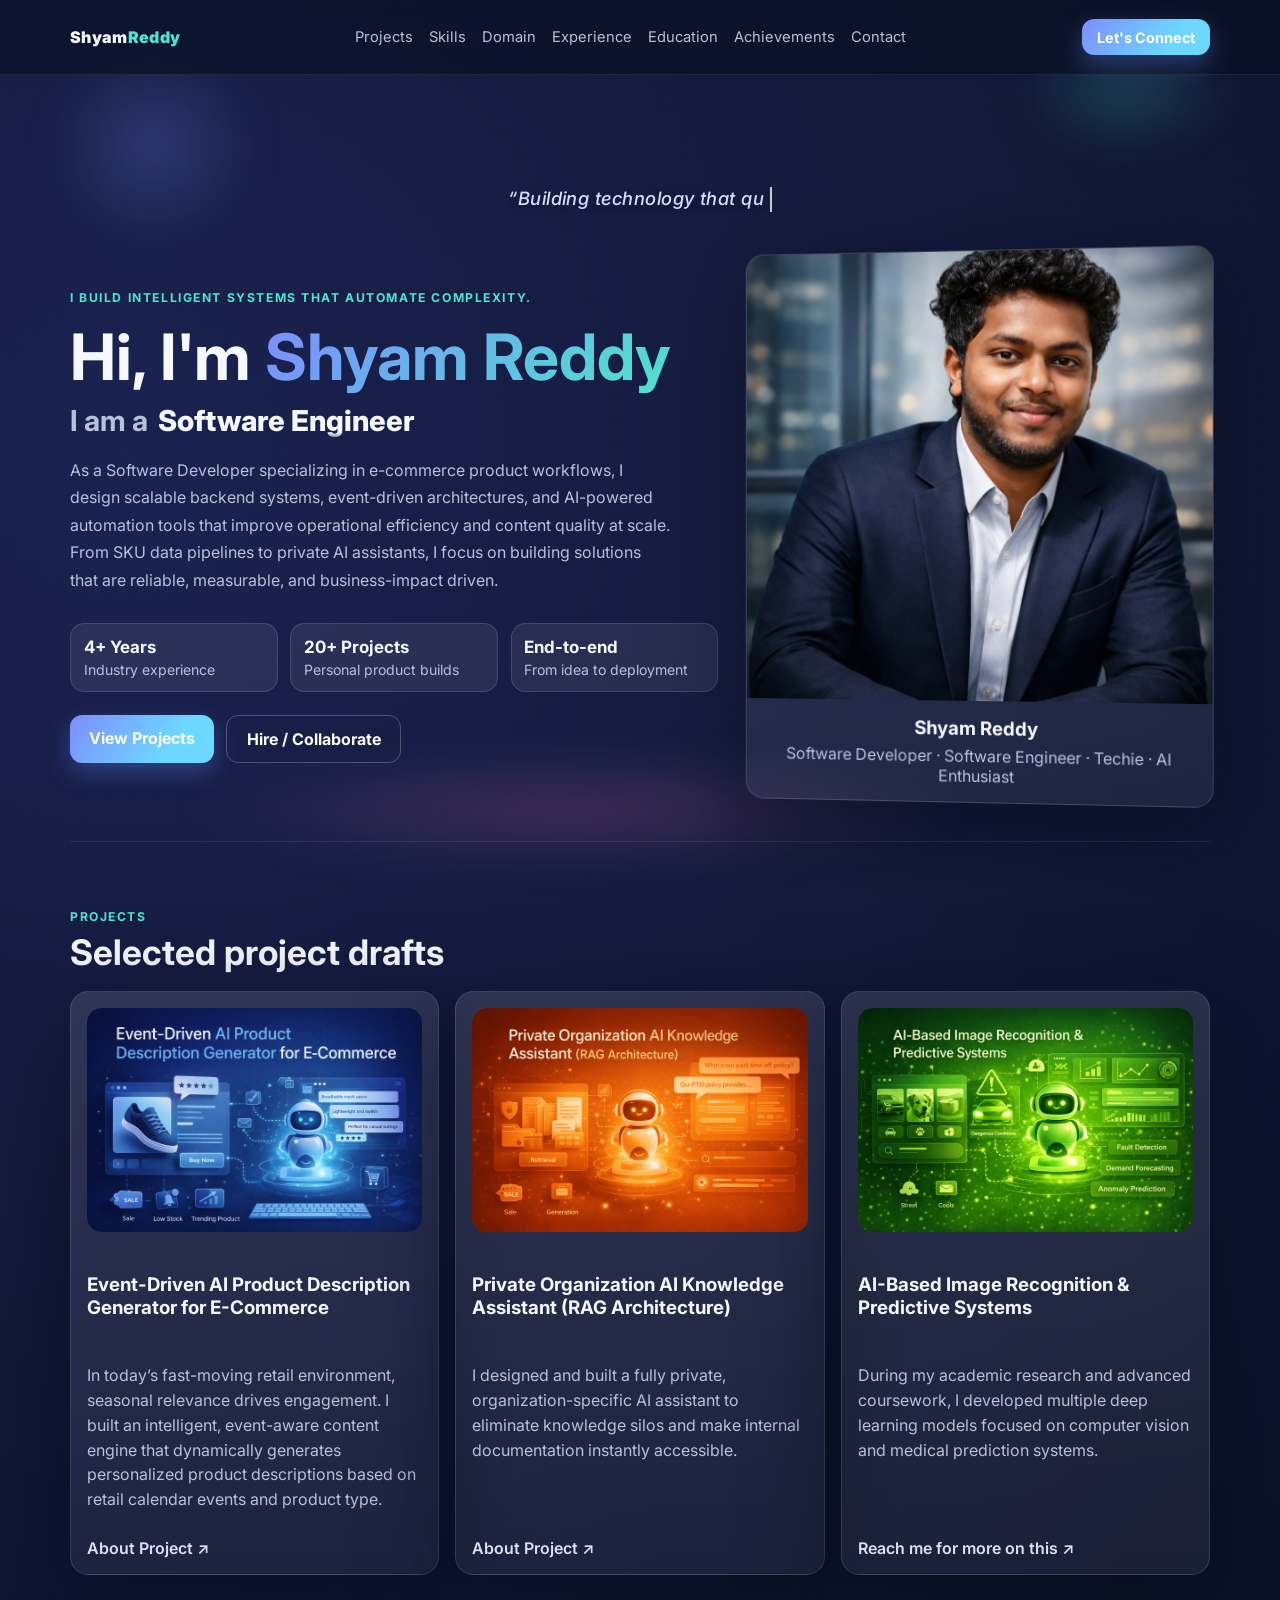
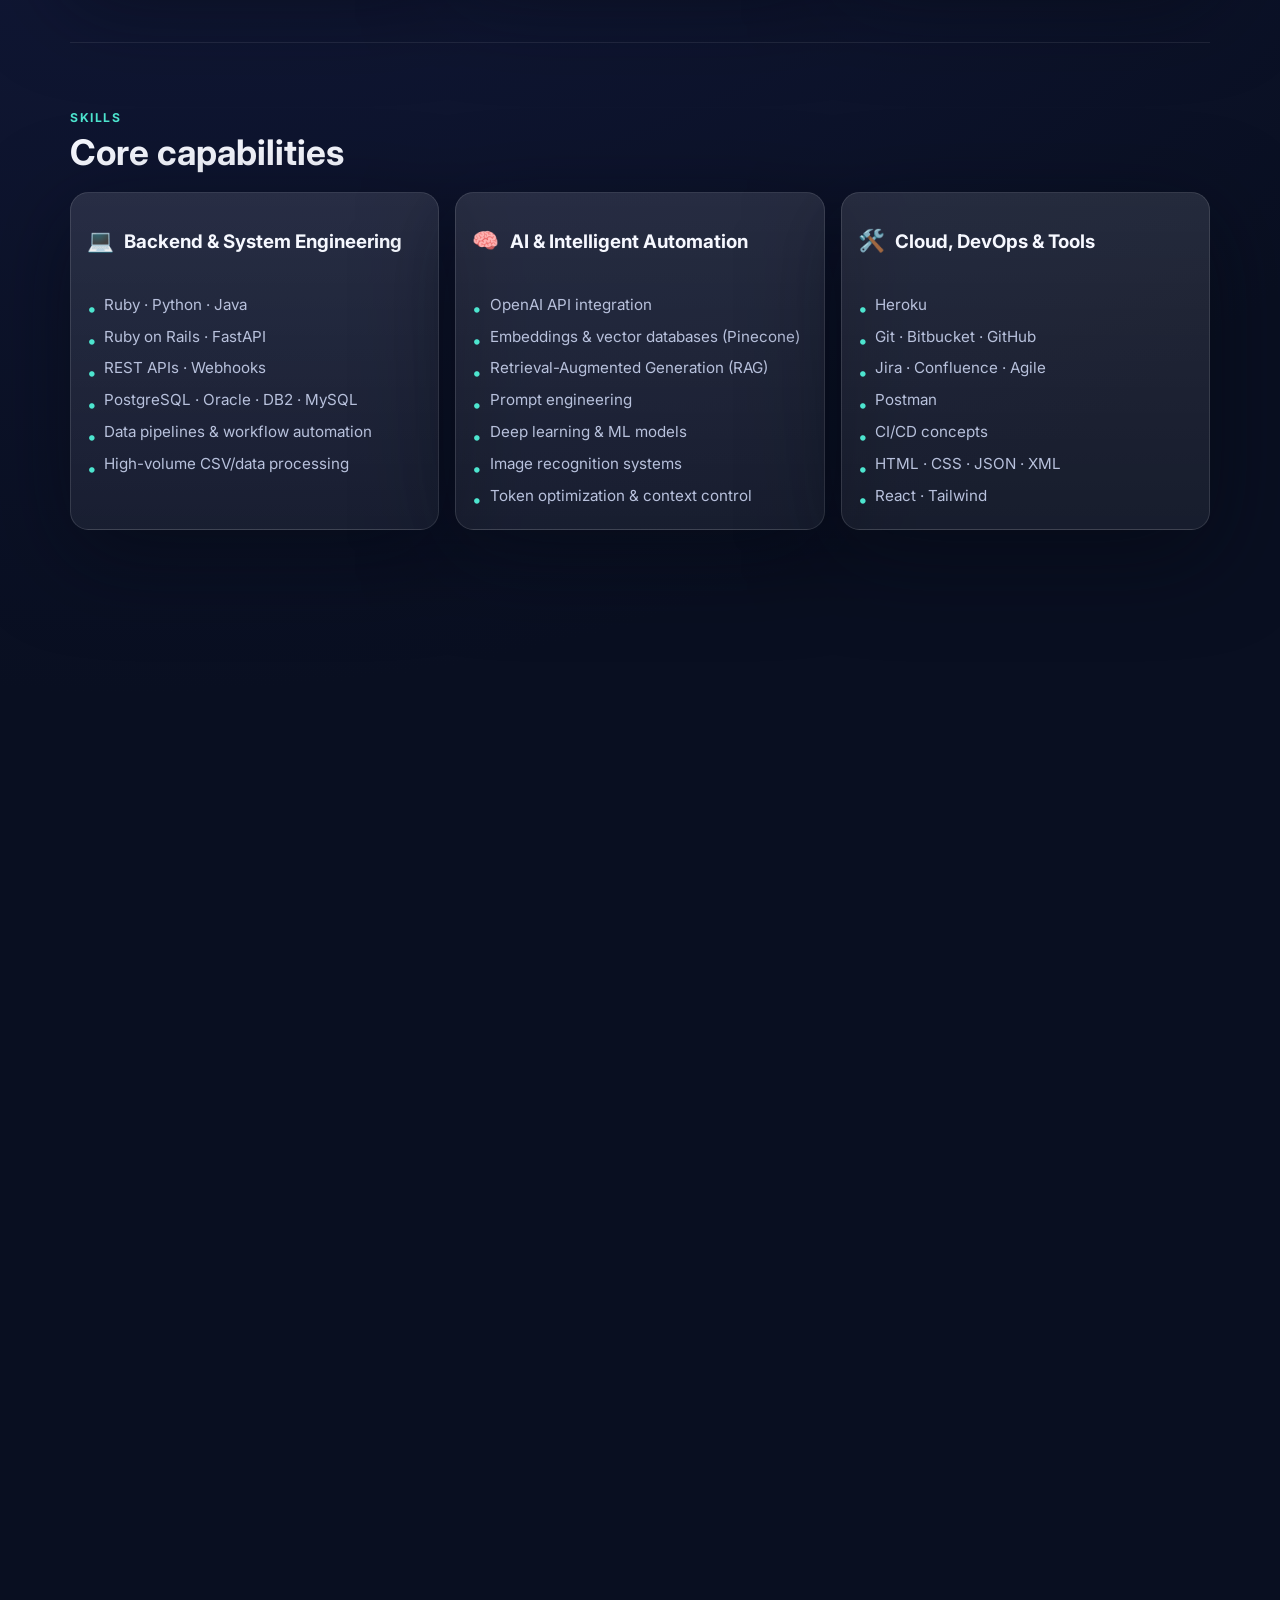
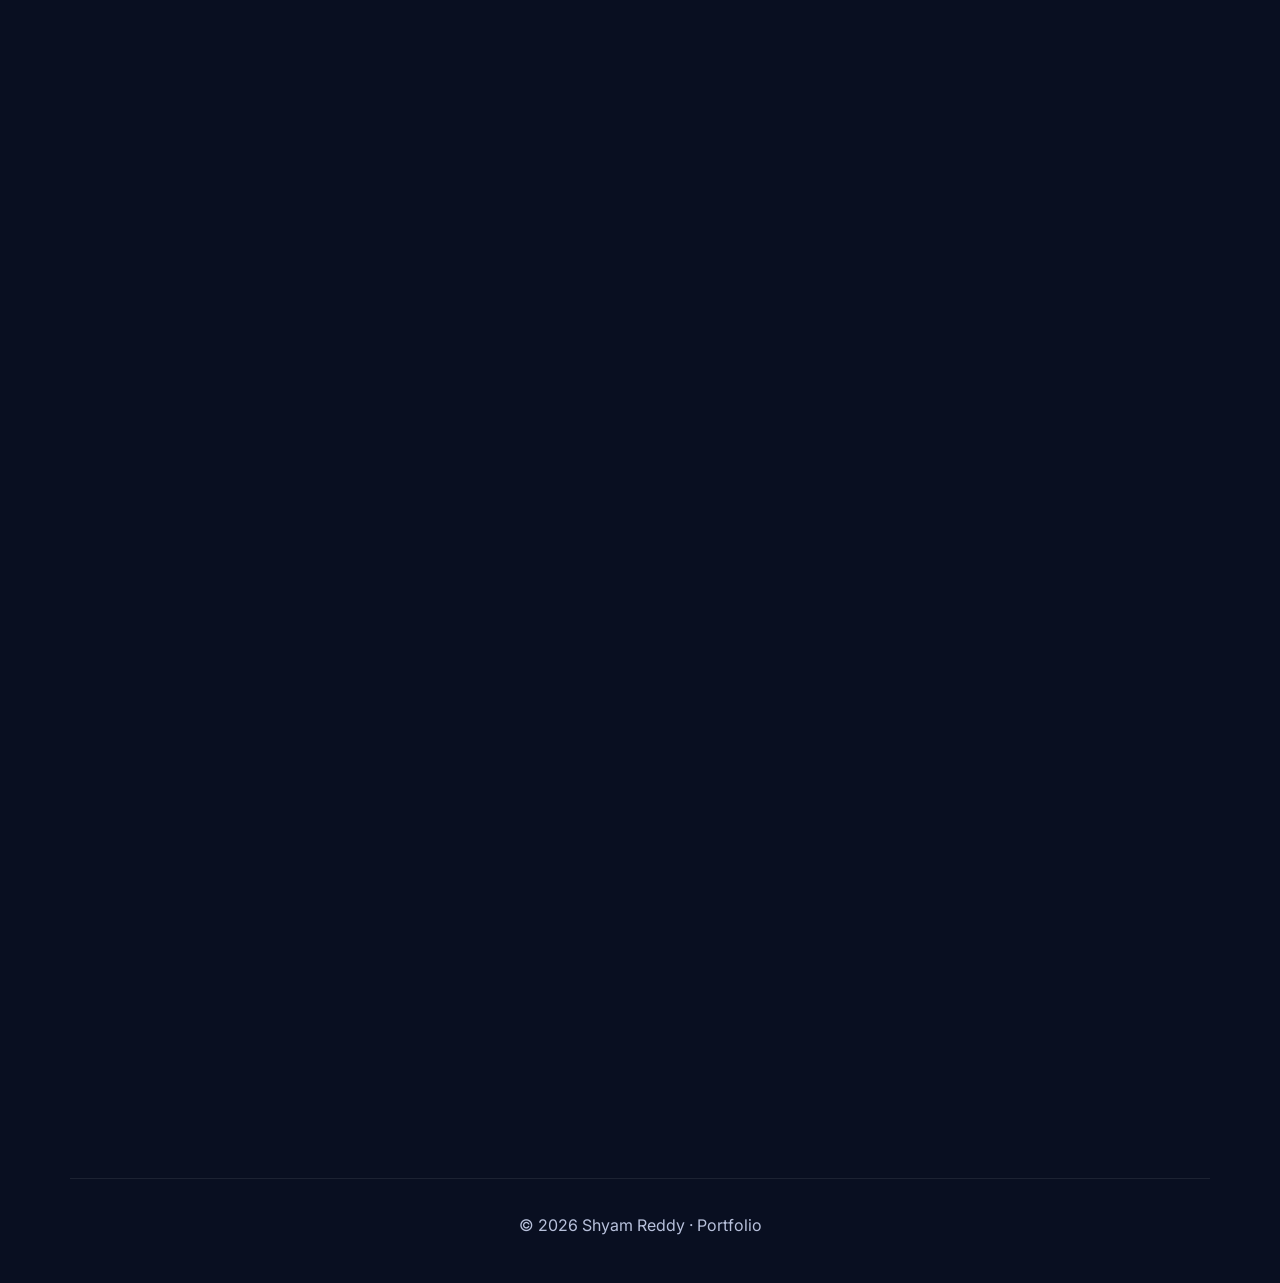
==== commit f40ddfce: "Update tab favicon/title behavior and main tab status animation" ====
--- a/index.html
+++ b/index.html
@@ -7,12 +7,16 @@
       name="description"
       content="Shyam Reddy portfolio draft with modern 2026 visual style, rolling headline, and complete personal branding sections."
     />
-    <title>💻 Shyam Reddy | Software Portfolio</title>
+    <title>Shyam Reddy | Software Portfolio</title>
     <link rel="preconnect" href="https://fonts.googleapis.com" />
     <link rel="preconnect" href="https://fonts.gstatic.com" crossorigin />
     <link
       href="https://fonts.googleapis.com/css2?family=Inter:wght@400;500;600;700;800;900&display=swap"
       rel="stylesheet"
+    />
+    <link
+      rel="icon"
+      href="data:image/svg+xml,%3Csvg xmlns='http://www.w3.org/2000/svg' viewBox='0 0 100 100'%3E%3Ctext x='50%25' y='52%25' text-anchor='middle' dominant-baseline='central' font-size='100'%3E%F0%9F%92%BB%3C/text%3E%3C/svg%3E"
     />
     <link rel="stylesheet" href="styles.css" />
   </head>
